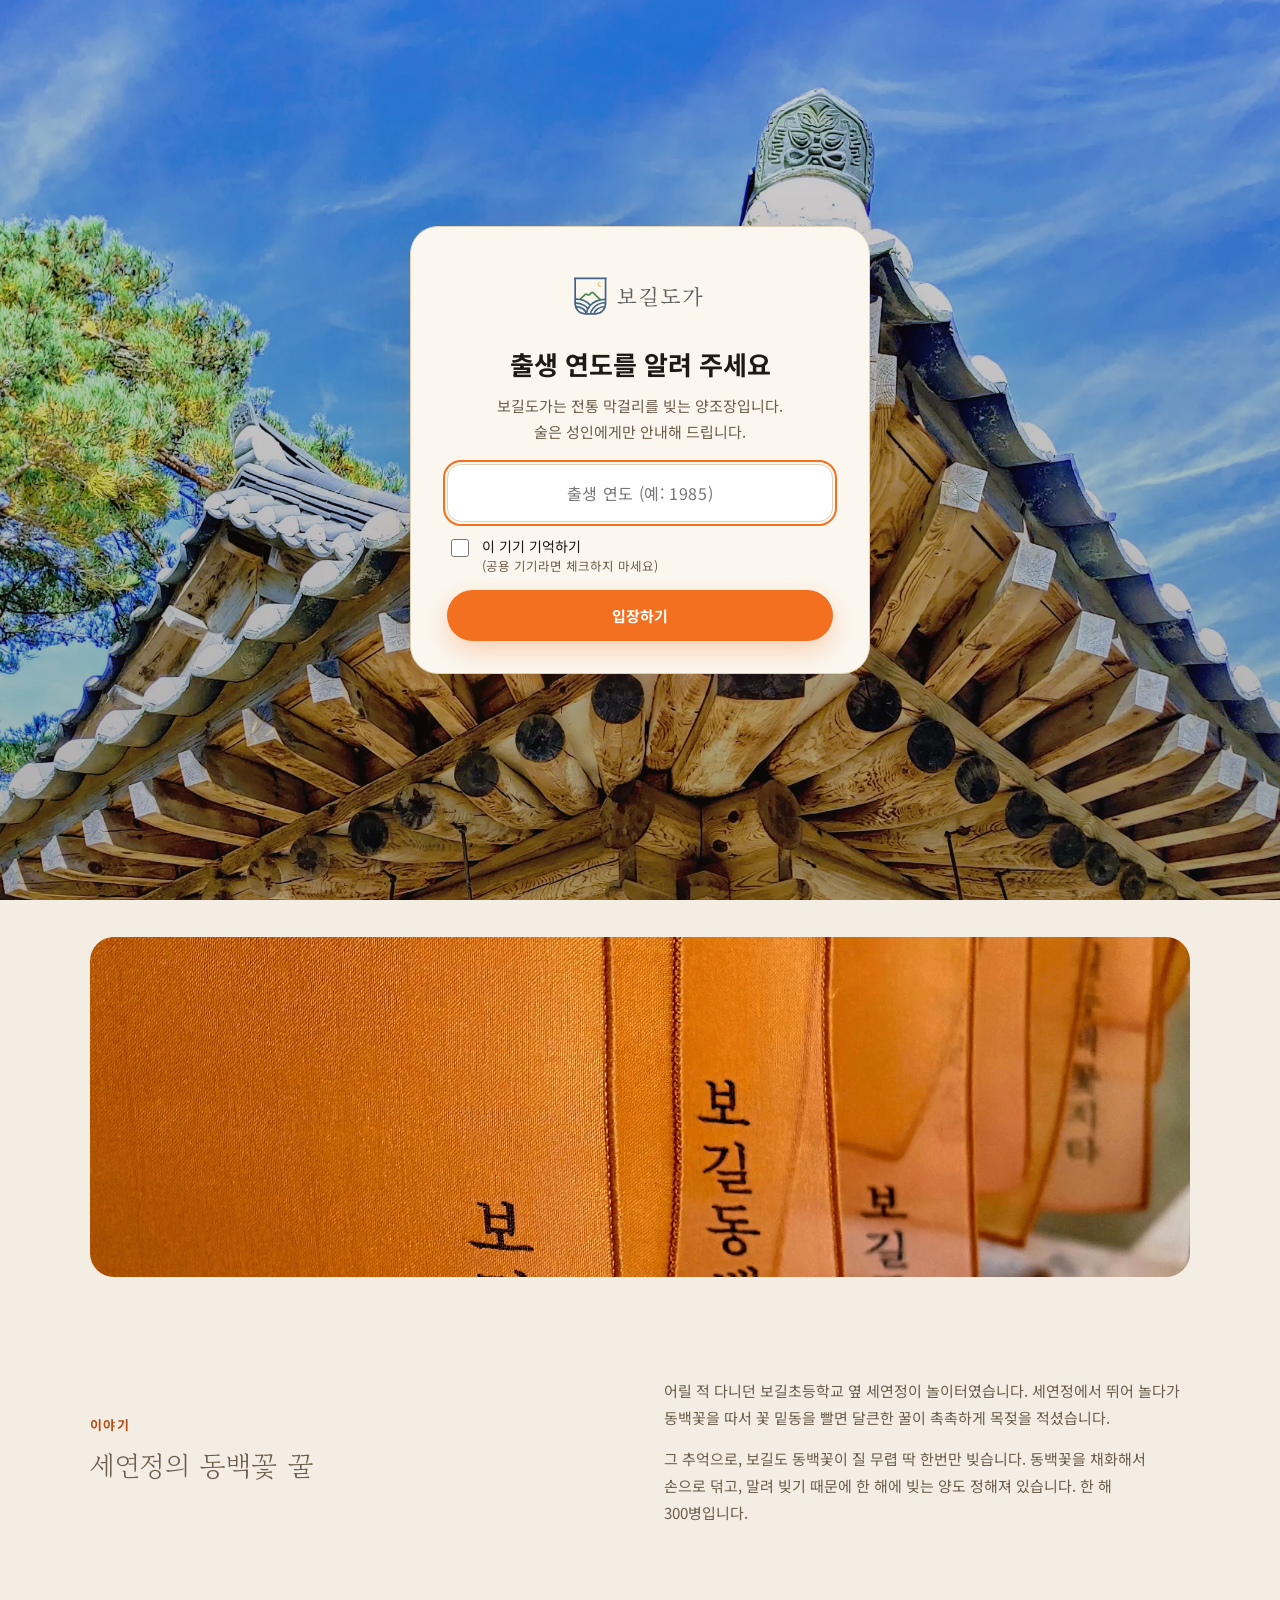
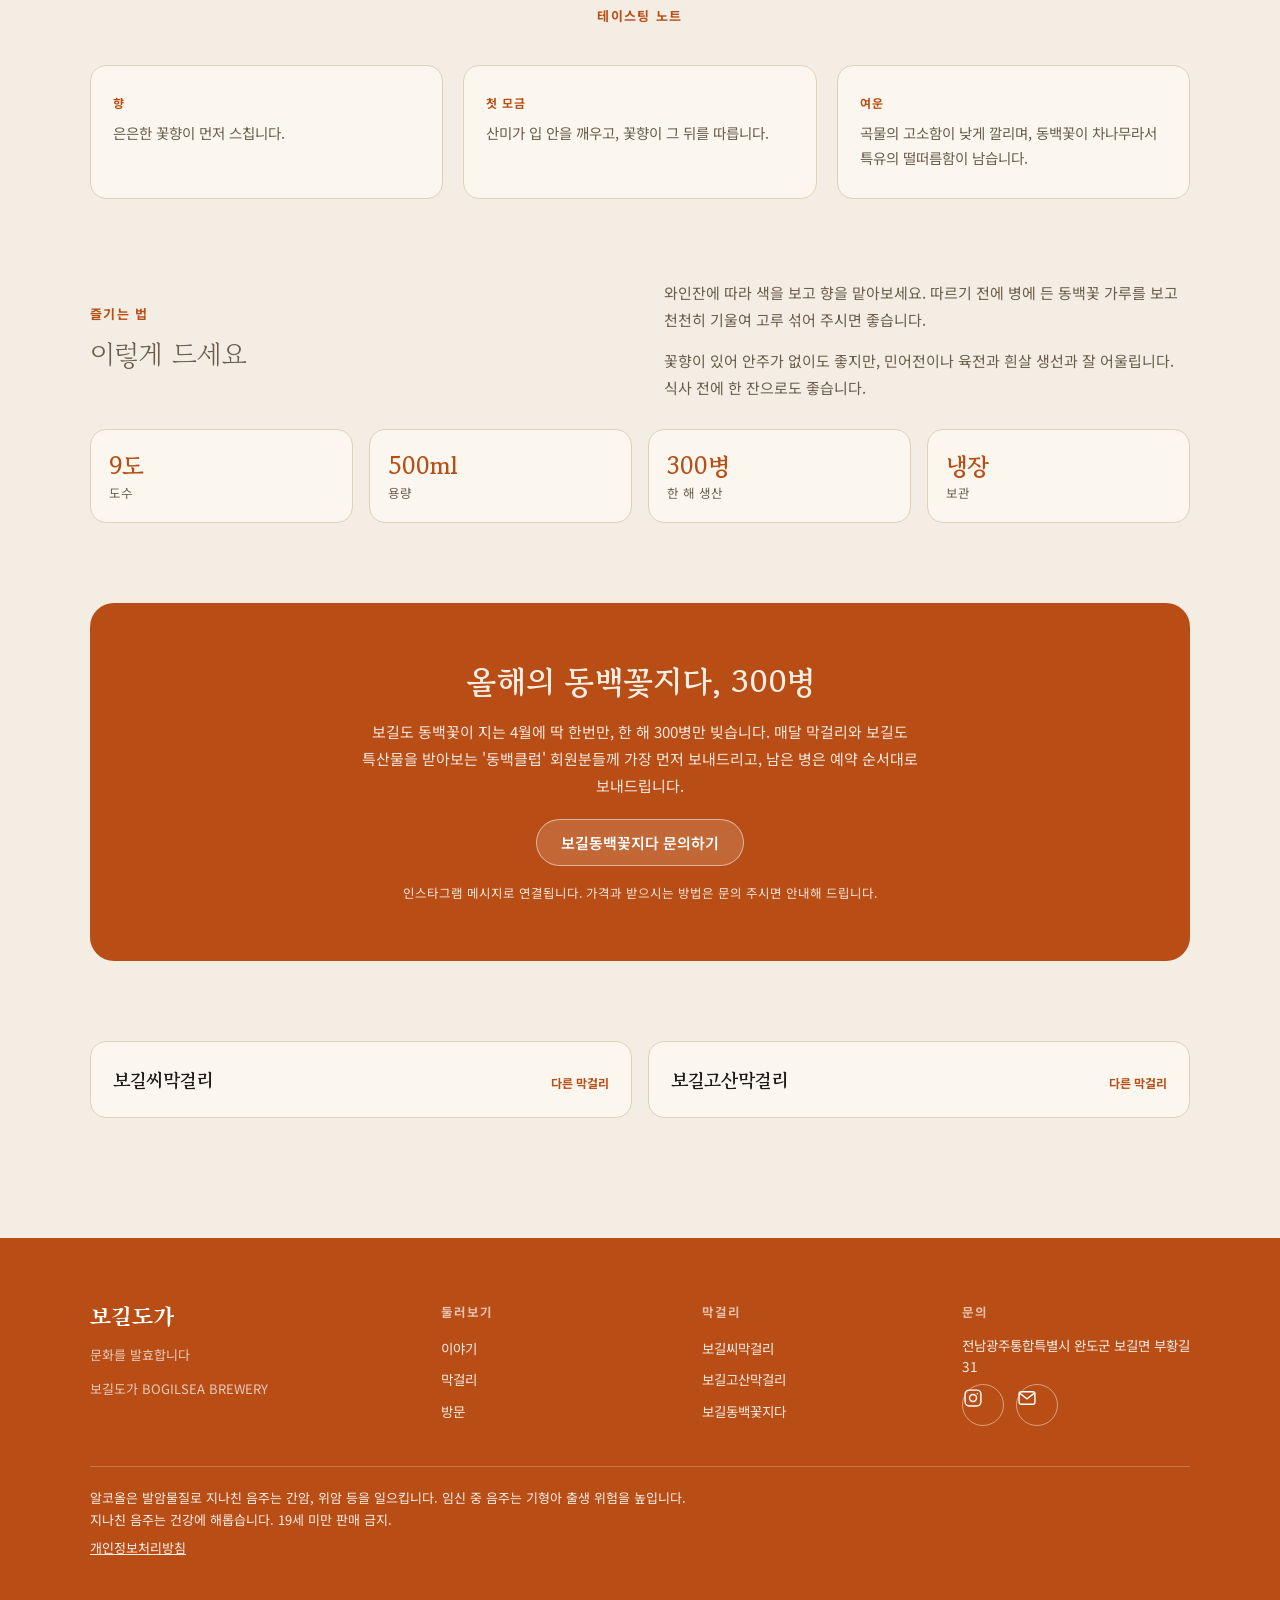
==== dongbaek/index.html @ 203f6e0e "Touch targets and age-gate focus lock - Footer links get ~28px hit area (list gap reduced to keep th" ====
<!doctype html>
<html lang="ko">
<head>
<meta charset="utf-8">
<meta name="viewport" content="width=device-width, initial-scale=1, viewport-fit=cover">
<title>보길동백꽃지다 — 꽃이 져야 술이 됩니다 | 보길도가</title>
<meta name="description" content="보길동백꽃지다는 보길도 동백꽃이 질 즈음 한 해 300병만 빚는 9도 막걸리입니다. 은은한 꽃향과 산미, 고소한 여운이 특징입니다.">
<link rel="canonical" href="https://bogilsea.com/dongbaek/">
<link rel="alternate" hreflang="ko" href="https://bogilsea.com/dongbaek/"><link rel="alternate" hreflang="en" href="https://bogilsea.com/en/dongbaek/"><link rel="alternate" hreflang="x-default" href="https://bogilsea.com/dongbaek/">
<meta name="robots" content="index,follow,max-image-preview:large">
<meta name="theme-color" content="#F3EDE3">
<link rel="alternate" type="application/rss+xml" title="보길도가" href="https://bogilsea.com/rss.xml">
<meta property="og:type" content="product"><meta property="og:site_name" content="보길도가"><meta property="og:locale" content="ko_KR">
<meta property="og:title" content="보길동백꽃지다 — 꽃이 져야 술이 됩니다 | 보길도가"><meta property="og:description" content="보길동백꽃지다는 보길도 동백꽃이 질 즈음 한 해 300병만 빚는 9도 막걸리입니다. 은은한 꽃향과 산미, 고소한 여운이 특징입니다."><meta property="og:url" content="https://bogilsea.com/dongbaek/">
<meta property="og:image" content="https://bogilsea.com/assets/og-ko.png"><meta property="og:image:width" content="1200"><meta property="og:image:height" content="630">
<meta name="twitter:card" content="summary_large_image">
<link rel="icon" href="../assets/favicon.svg" type="image/svg+xml"><link rel="apple-touch-icon" href="../assets/apple-touch-icon.png">
<link rel="preconnect" href="https://fonts.googleapis.com"><link rel="preconnect" href="https://fonts.gstatic.com" crossorigin>
<link href="https://fonts.googleapis.com/css2?family=Gowun+Batang:wght@400;700&family=Song+Myung&family=Noto+Sans+KR:wght@400;500;700;900&display=swap" rel="stylesheet">
<link rel="stylesheet" href="../assets/site.css?v=22">

<script type="application/ld+json">{"@context": "https://schema.org", "@graph": [{"@type": "BreadcrumbList", "itemListElement": [{"@type": "ListItem", "position": 1, "name": "보길도가", "item": "https://bogilsea.com/"}, {"@type": "ListItem", "position": 2, "name": "보길동백꽃지다", "item": "https://bogilsea.com/dongbaek/"}]}, {"@type": ["Brewery", "LocalBusiness"], "@id": "https://bogilsea.com/#brewery", "name": "보길도가", "alternateName": ["보길도가", "Bogilsea Brewery"], "url": "https://bogilsea.com/", "logo": "https://bogilsea.com/assets/logo-light.png", "image": "https://bogilsea.com/assets/hero-seyeonjeong.webp", "description": "보길도가는 전남 완도군 보길도, 고산 윤선도의 정원 세연정 옆에서 막걸리를 빚는 양조장입니다. 보길씨막걸리, 보길고산막걸리, 보길동백꽃지다를 만듭니다.", "slogan": "옛것을 위대하게", "foundingDate": "2023-04-01", "founder": {"@type": "Person", "name": "박영수", "alternateName": "보길씨"}, "address": {"@type": "PostalAddress", "streetAddress": "부황길 31", "addressLocality": "완도군 보길면", "addressRegion": "전남광주통합특별시", "addressCountry": "KR"}, "sameAs": ["https://www.instagram.com/bogilsea_brewery", "https://www.sooldalda.com/breweries/%EB%B3%B4%EA%B8%B8%EB%8F%84%EA%B0%80", "http://www.wandonews.com/news/articleView.html?idxno=301829"]}]}</script>
<script>(function(){var ok=0;try{ok=localStorage.getItem('bogilsea_age_ok')==='1'||sessionStorage.getItem('bogilsea_age_ok')==='1'}catch(e){}if(!ok)document.documentElement.className+=' age-pending'})();</script><!-- Google tag (gtag.js) -->
<script async src="https://www.googletagmanager.com/gtag/js?id=G-2MM0JDY4N4"></script>
<script>
  window.dataLayer = window.dataLayer || [];
  function gtag(){dataLayer.push(arguments);}
  gtag('js', new Date());
  gtag('config', 'G-2MM0JDY4N4');
</script>
</head>
<body>
<a class="skip" href="#main" style="position:absolute;left:-999px;top:8px;background:#F37021;color:#fff;padding:8px 14px;z-index:99;border-radius:8px" onfocus="this.style.left='8px'" onblur="this.style.left='-999px'">본문으로 건너뛰기</a>
<header class="nav" id="siteNav"><div class="wrap nav-inner"><a class="brand-mark" href="../" aria-label="보길도가 처음으로"><img src="../assets/logo.svg" alt="" class="brand-logo" width="84" height="34"></a><nav class="links" aria-label="Main"><a href="../#collection">막걸리</a></nav><div class="nav-right"><a class="lang" href="../en/dongbaek/" hreflang="en" lang="en">EN</a><a class="nav-cta" href="../#visit">방문 문의하기 →</a></div></div></header>
<main class="wrap" id="main">
<section class="hero-section p-hero"><div class="hero-grid"><div class="hero-copy"><ol class="crumb" aria-label="Breadcrumb"><li><a href="../">보길도가</a></li><li aria-current="page">보길동백꽃지다</li></ol><span class="hero-eyebrow">보길동백꽃지다</span><h1>꽃이 져야<br/>술이 됩니다</h1><p class="desc">보길도 동백꽃이 질 즈음,<br/>세연정 동백꽃 꿀의 추억으로 빚습니다.</p><span class="chip">9도, 500ml, 한 해 300병</span><div class="hero-actions"><a class="btn-primary" href="#order">보길동백꽃지다 문의하기</a></div></div><div class="hero-media"><div class="hero-wash"></div><div class="art-collage"><img width="1100" height="1375" src="../assets/dongbaek-bottle.webp" alt="정자 마루에 놓인 보길동백꽃지다, 동백꽃 라벨과 잔" class="collage-img" style="object-position:center 22%" fetchpriority="high"></div></div></div></section>
<div class="banner"><img width="1800" height="771" src="../assets/dongbaek-bojagi-banner.webp" alt="보길동백꽃지다 라고 적힌 주황 보자기들이 나란히 걸려 있는 모습" loading="lazy"></div>
<section id="story"><div class="philosophy"><div><span class="eyebrow-plain">이야기</span><p class="quote">세연정의 동백꽃 꿀</p></div><div><p>어릴 적 다니던 보길초등학교 옆 세연정이 놀이터였습니다. 세연정에서 뛰어 놀다가 동백꽃을 따서 꽃 밑동을 빨면 달큰한 꿀이 촉촉하게 목젖을 적셨습니다.</p><p>그 추억으로, 보길도 동백꽃이 질 무렵 딱 한번만 빚습니다. 동백꽃을 채화해서 손으로 덖고, 말려 빚기 때문에 한 해에 빚는 양도 정해져 있습니다. 한 해 300병입니다.</p></div></div></section>
<section style="padding-top:0"><div class="section-head"><span class="eyebrow-plain">테이스팅 노트</span></div><div class="terroir"><div class="terroir-card left"><span class="k">향</span><p style="font-size:14.5px">은은한 꽃향이 먼저 스칩니다.</p></div><div class="terroir-card left"><span class="k">첫 모금</span><p style="font-size:14.5px">산미가 입 안을 깨우고, 꽃향이 그 뒤를 따릅니다.</p></div><div class="terroir-card left"><span class="k">여운</span><p style="font-size:14.5px">곡물의 고소함이 낮게 깔리며, 동백꽃이 차나무라서 특유의 떨떠름함이 남습니다.</p></div></div></section>
<section style="padding-top:0"><div class="philosophy"><div><span class="eyebrow-plain">즐기는 법</span><p class="quote">이렇게 드세요</p></div><div><p>와인잔에 따라 색을 보고 향을 맡아보세요. 따르기 전에 병에 든 동백꽃 가루를 보고 천천히 기울여 고루 섞어 주시면 좋습니다.</p><p>꽃향이 있어 안주가 없이도 좋지만, 민어전이나 육전과 흰살 생선과 잘 어울립니다. 식사 전에 한 잔으로도 좋습니다.</p></div></div><ul class="facts"><li><b>9도</b>도수</li><li><b>500ml</b>용량</li><li><b>300병</b>한 해 생산</li><li><b>냉장</b>보관</li></ul></section>
<section id="order" style="padding-top:0"><div class="story-band order-band"><div><h2>올해의 동백꽃지다, 300병</h2><p>보길도 동백꽃이 지는 4월에 딱 한번만, 한 해 300병만 빚습니다. 매달 막걸리와 보길도 특산물을 받아보는 '동백클럽' 회원분들께 가장 먼저 보내드리고, 남은 병은 예약 순서대로 보내드립니다.</p><a class="btn-ghost" href="https://ig.me/m/bogilsea_brewery">보길동백꽃지다 문의하기</a><p class="fine">인스타그램 메시지로 연결됩니다. 가격과 받으시는 방법은 문의 주시면 안내해 드립니다.</p></div></div></section>
<section style="padding-top:0"><div class="others"><a href="../ssi/">보길씨막걸리<small>다른 막걸리</small></a><a href="../gosan/">보길고산막걸리<small>다른 막걸리</small></a></div></section>
</main>
<footer><div class="wrap"><div class="footer-grid"><div><div class="footer-brand" translate="no">보길도가</div><p class="footer-tag">문화를 발효합니다</p><p class="footer-tag" style="margin-top:6px">보길도가 BOGILSEA BREWERY</p></div><div><h3>둘러보기</h3><ul><li><a href="../#story">이야기</a></li><li><a href="../#collection">막걸리</a></li><li><a href="../#visit">방문</a></li></ul></div><div><h3>막걸리</h3><ul><li><a href="../ssi/">보길씨막걸리</a></li><li><a href="../gosan/">보길고산막걸리</a></li><li><a href="../dongbaek/">보길동백꽃지다</a></li></ul></div><div><h3>문의</h3><ul><li>전남광주통합특별시 완도군 보길면 부황길 31</li><li class="footer-icons"><a class="icon-link" href="https://www.instagram.com/bogilsea_brewery" aria-label="Instagram" target="_blank" rel="noopener"><svg width="20" height="20" viewBox="0 0 24 24" fill="none" stroke="currentColor" stroke-width="1.7" aria-hidden="true"><rect x="2.5" y="2.5" width="19" height="19" rx="5"/><circle cx="12" cy="12" r="4.2"/><circle cx="17.2" cy="6.8" r="0.9" fill="currentColor" stroke="none"/></svg></a><a class="icon-link" href="mailto:bogilsea@bogilsea.com" aria-label="이메일 보내기"><svg width="20" height="20" viewBox="0 0 24 24" fill="none" stroke="currentColor" stroke-width="1.7" aria-hidden="true"><rect x="2.5" y="4.5" width="19" height="15" rx="2.5"/><path d="M3.5 6.5l8.5 6.5 8.5-6.5"/></svg></a></li></ul></div></div><div class="footer-bottom">알코올은 발암물질로 지나친 음주는 간암, 위암 등을 일으킵니다. 임신 중 음주는 기형아 출생 위험을 높입니다.<br>지나친 음주는 건강에 해롭습니다. 19세 미만 판매 금지.<br><a href="../privacy/">개인정보처리방침</a></div></div></footer>
<script>(function(){var n=document.getElementById("siteNav");if(!n)return;var f=function(){n.classList.toggle("scrolled",window.scrollY>8)};f();window.addEventListener("scroll",f,{passive:true})})();</script>
<div id="agegate" role="dialog" aria-modal="true" aria-labelledby="ag-h" data-bad="출생 연도 4자리를 입력해 주세요." data-deny="19세 미만은 입장할 수 없습니다. 성인이 되신 뒤에 찾아와 주세요."><div class="ag-card"><img width="966" height="391" class="ag-logo" src="../assets/logo.svg" alt=""><h2 id="ag-h">출생 연도를 알려 주세요</h2><p>보길도가는 전통 막걸리를 빚는 양조장입니다.<br>술은 성인에게만 안내해 드립니다.</p><form novalidate><input type="text" name="birth_year" spellcheck="false" inputmode="numeric" maxlength="4" autocomplete="bday-year" placeholder="출생 연도 (예: 1985)" aria-label="출생 연도"><label class="ag-rem"><input type="checkbox"><span>이 기기 기억하기 <em>(공용 기기라면 체크하지 마세요)</em></span></label><p class="ag-msg" role="alert" hidden></p><button type="submit" class="btn-primary ag-yes">입장하기</button></form></div></div><script>(function(){var g=document.getElementById('agegate');if(!g)return;var f=g.querySelector('form'),i=g.querySelector('input[type=text]'),c=g.querySelector('input[type=checkbox]'),m=g.querySelector('.ag-msg');function lock(on){Array.prototype.forEach.call(document.body.children,function(n){if(n!==g&&n.tagName!=='SCRIPT'&&n.tagName!=='NOSCRIPT')n.inert=on})}f.addEventListener('submit',function(e){e.preventDefault();var v=i.value.replace(/\D/g,''),Y=new Date().getFullYear(),y=parseInt(v,10);g.classList.remove('denied');if(v.length!==4||y<1900||y>Y){m.textContent=g.getAttribute('data-bad');m.hidden=false;i.focus();return}if(Y-y<19){m.textContent=g.getAttribute('data-deny');m.hidden=false;return}try{(c.checked?localStorage:sessionStorage).setItem('bogilsea_age_ok','1')}catch(x){}document.documentElement.classList.remove('age-pending');lock(false)});if(document.documentElement.classList.contains('age-pending')){lock(true);i.focus()}})();</script></body></html>
---- assets/site.css ----
:root{
    --paper:#F3EDE3;
    --paper-lift:#FBF7EF;
    --ink:#1E1914;
    --ink-soft:#6B5D4B;
    --hairline:#DFD2B9;
    --orange:#F37021;
    --orange-deep:#B84E15;
    --orange-wash:#FBE1C7;
    --font-display:'Gowun Batang', ui-serif, 'Noto Serif KR', serif;
    --font-brush:'Song Myung', ui-serif, serif;
    --font-body:'Noto Sans KR', ui-sans-serif, system-ui, sans-serif;
    color-scheme: light;
  }
  *{box-sizing:border-box;}
  html{scroll-behavior:smooth;scroll-padding-top:84px;-webkit-text-size-adjust:100%}
  body{word-break:keep-all;overflow-wrap:break-word;margin:0; background:var(--paper); color:var(--ink); font-family:var(--font-body); -webkit-font-smoothing:antialiased;}
  img{max-width:100%;}
  a{color:inherit;}
  ::selection{background:var(--orange-wash); color:var(--ink);}
  .wrap{max-width:1140px; margin:0 auto; padding-inline:20px;}
  a:focus-visible, button:focus-visible, input:focus-visible{outline:2px solid #B84E15; outline-offset:2px;}
  footer a:focus-visible{outline-color:#fff}
  section[id], [id="main"]{scroll-margin-top:84px}

  /* Nav */
  header.nav{position:sticky; top:env(safe-area-inset-top,0px); z-index:40; background:rgba(243,237,227,0.8); backdrop-filter:blur(12px); -webkit-backdrop-filter:blur(12px); border-bottom:1px solid transparent; transition:border-color .2s ease;}
  header.nav.scrolled{border-bottom-color:var(--hairline);}
  .nav-inner{display:flex; align-items:center; justify-content:space-between; gap:24px; height:64px;}
  .brand-mark{display:flex; align-items:center; gap:8px; text-decoration:none; color:var(--ink);}
  .brand-logo{height:34px; width:auto; display:block;}
  nav.links{display:flex; align-items:center; gap:30px; font-size:14px; font-weight:500;}
  nav.links a{text-decoration:none; opacity:.82;}
  nav.links a:hover{opacity:1; color:var(--orange-deep);}
  .nav-right{display:flex; align-items:center; gap:18px;}
  .lang{font-size:12.5px; font-weight:700; letter-spacing:.06em; opacity:.75; text-decoration:none; padding:10px 6px; display:inline-block;}
  .nav-cta{display:inline-flex; align-items:center; gap:6px; background:var(--orange); color:#fff; font-weight:700; font-size:13px; padding:9px 18px; border-radius:999px; text-decoration:none; white-space:nowrap; transition:background-color .14s ease, transform .45s cubic-bezier(0.34,1.56,0.64,1);}
  .nav-cta:hover{background:var(--orange-deep); color:#fff; transform:translateY(-2px);}
  .nav-cta:active{transition:transform .08s ease-out; transform:scale(0.9);}
  @media (max-width:760px){ nav.links{display:none;} }

  /* Hero — editorial collage (21st.dev Editorial Collage Hero 구조 적용) */
  .hero-section{padding-top:28px; padding-bottom:0;}
  .hero-grid{display:grid; grid-template-columns:1fr 1fr; gap:56px; align-items:center;}
  @media (max-width:900px){ .hero-grid{grid-template-columns:1fr; gap:64px;} }
  .hero-copy{display:flex; flex-direction:column; align-items:flex-start; gap:16px;}
  .hero-eyebrow{font-family:var(--font-brush); font-size:15px; letter-spacing:.1em; color:var(--orange-deep);}
  .hero-copy h1{font-family:var(--font-display); font-weight:700; font-size:clamp(34px,5vw,56px); line-height:1.2; letter-spacing:-.01em; margin:0; text-wrap:balance; color:var(--ink);}
  .hero-copy .desc{font-size:16.5px; line-height:1.7; color:var(--ink-soft); max-width:400px; margin:2px 0 0;}
  .hero-actions{display:flex; align-items:center; gap:22px; flex-wrap:wrap; margin-top:6px;}
  .btn-primary{background:var(--orange); color:#fff; font-weight:700; font-size:15px; padding:13px 26px; border-radius:999px; text-decoration:none; border:none; cursor:pointer; box-shadow:0 10px 26px rgba(243,112,33,0.28); display:inline-block; transition:transform .45s cubic-bezier(0.34,1.56,0.64,1), box-shadow .2s ease, background-color .14s ease; -webkit-tap-highlight-color:transparent;}
  .btn-primary:hover{background:var(--orange-deep); color:#fff; box-shadow:0 14px 32px rgba(243,112,33,0.34); transform:translateY(-2px);}
  .btn-primary:active{transition:transform .08s ease-out; transform:scale(0.88);}
  .link-cta{font-weight:700; font-size:15px; color:var(--orange-deep); text-decoration:none; display:inline-flex; align-items:center; gap:6px; border-bottom:1px solid transparent; transition:border-color .14s ease, gap .35s cubic-bezier(0.34,1.56,0.64,1);}
  .link-cta:hover{border-bottom-color:var(--orange-deep); gap:9px;}
  .btn-ghost{background:rgba(255,255,255,0.14); border:1px solid rgba(255,255,255,0.6); color:#fff; font-weight:600; font-size:15px; padding:12px 24px; border-radius:999px; text-decoration:none; backdrop-filter:blur(4px); display:inline-block; transition:background-color .14s ease, transform .45s cubic-bezier(0.34,1.56,0.64,1);}
  .btn-ghost:hover{background:rgba(255,255,255,0.24); transform:translateY(-2px);}
  .btn-ghost:active{transition:transform .08s ease-out; transform:scale(0.88);}

  .hero-media{position:relative; padding:26px 30px 46px 6px;}
  .hero-wash{position:absolute; inset:-6% -6% 8% -6%; border-radius:40px; background:radial-gradient(circle at 62% 28%, rgba(243,112,33,0.22), rgba(243,112,33,0) 62%); filter:blur(34px); z-index:0;}
  .art-collage{position:relative; z-index:1; aspect-ratio:4/5; border-radius:28px; overflow:hidden; box-shadow:0 30px 70px rgba(30,20,10,0.20);}
  .art-collage svg, .art-collage img.collage-img{width:100%; height:100%; display:block; object-fit:cover;}
  .art-collage-secondary{position:absolute; z-index:2; width:46%; aspect-ratio:1/1; left:-6px; bottom:0; border-radius:20px; overflow:hidden; border:5px solid var(--paper); box-shadow:0 20px 40px rgba(30,20,10,0.22);}
  .art-collage-secondary svg, .art-collage-secondary img.collage-img{width:100%; height:100%; display:block; object-fit:cover; object-position:center 30%;}
  .hero-badge{position:absolute; z-index:3; top:18px; right:0; background:rgba(251,247,239,0.92); border:1px solid var(--hairline); border-radius:16px; padding:14px 16px; backdrop-filter:blur(8px); -webkit-backdrop-filter:blur(8px); box-shadow:0 14px 30px rgba(30,20,10,0.15); max-width:168px;}
  .hero-badge .label{font-size:10.5px; font-weight:700; letter-spacing:.08em; color:var(--orange-deep); text-transform:uppercase; margin-bottom:4px;}
  .hero-badge .title{font-family:var(--font-display); font-size:15px; font-weight:700; margin-bottom:2px;}
  .hero-badge .meta{font-size:11.5px; color:var(--ink-soft); line-height:1.5;}
  @media (max-width:640px){ .hero-badge{display:none;} .hero-media{padding:16px 12px 40px 0;} .art-collage-secondary{left:0; width:42%;} }

  section{padding-block:80px;}
  .section-head{max-width:640px; margin:0 auto 40px; text-align:center;}
  .eyebrow-plain{font-size:13px; font-weight:700; color:var(--orange-deep); letter-spacing:.1em; text-transform:uppercase; margin-bottom:10px; display:block;}
  .section-head h2{font-family:var(--font-display); font-size:clamp(26px,3.6vw,36px); font-weight:700; line-height:1.35; margin:0 0 14px; text-wrap:balance;}
  .section-head p{color:var(--ink-soft); font-size:15.5px; line-height:1.75; margin:0;}

  /* Philosophy */
  .philosophy{display:grid; grid-template-columns:1fr 1fr; gap:48px; align-items:center;}
  @media (max-width:820px){ .philosophy{grid-template-columns:1fr;} }
  .philosophy .quote{font-family:var(--font-display); font-size:clamp(22px,3vw,28px); line-height:1.55; margin:0 0 18px; text-wrap:balance;}
  .philosophy p{color:var(--ink-soft); font-size:15px; line-height:1.8; margin:0;}
  .philosophy .art{border-radius:20px; overflow:hidden;}
  .philosophy .art svg{width:100%; height:100%; display:block;}

  /* Terroir - 3 up */
  .terroir{display:grid; grid-template-columns:repeat(3,1fr); gap:20px;}
  @media (max-width:820px){ .terroir{grid-template-columns:1fr;} }
  .terroir-card{background:var(--paper-lift); border:1px solid var(--hairline); border-radius:16px; padding:28px 22px; text-align:center; transition:transform .4s cubic-bezier(0.34,1.56,0.64,1), box-shadow .3s ease;}
  .terroir-card:hover{transform:translateY(-6px); box-shadow:0 16px 30px rgba(30,20,10,0.10);}
  .terroir-card .mark{width:44px; height:44px; margin:0 auto 16px; border-radius:12px; background:var(--orange-wash); display:flex; align-items:center; justify-content:center;}
  .terroir-card .mark svg{width:22px; height:22px;}
  .terroir-card h3{font-family:var(--font-display); font-size:18px; font-weight:700; margin:0 0 8px;}
  .terroir-card p{font-size:13.5px; color:var(--ink-soft); line-height:1.7; margin:0;}

  /* History band (tonal, no black) */
  .story-band{background:var(--orange-deep); color:var(--paper); border-radius:24px; padding:56px 32px; display:grid; grid-template-columns:1fr 1fr; gap:40px; align-items:center;}
  @media (max-width:820px){ .story-band{grid-template-columns:1fr; padding:40px 24px;} }
  .story-band .art{border-radius:16px; overflow:hidden; aspect-ratio:4/3;}
  .story-band .art svg, .story-band .art img.collage-img{width:100%; height:100%; display:block; object-fit:cover;}
  .story-band .eyebrow-plain{color:rgba(255,255,255,0.8);}
  .story-band h2{font-family:var(--font-display); font-size:clamp(24px,3.2vw,32px); line-height:1.4; margin:0 0 14px; text-wrap:balance;}
  .story-band p{font-size:15px; line-height:1.8; color:rgba(255,255,255,0.86); margin:0 0 20px;}
  .story-band .btn-ghost{border-color:rgba(255,255,255,0.5);}

  /* Products */
  .products{display:grid; grid-template-columns:repeat(3,1fr); gap:20px;}
  @media (max-width:900px){ .products{grid-template-columns:1fr;} }
  .product-card{background:var(--paper-lift); border:1px solid var(--hairline); border-radius:16px; padding:20px; display:flex; flex-direction:column; gap:14px; transition:transform .4s cubic-bezier(0.34,1.56,0.64,1), box-shadow .3s ease, border-color .3s ease;}
  .product-card:hover{transform:translateY(-7px); box-shadow:0 20px 36px rgba(30,20,10,0.12); border-color:transparent;}
  .product-thumb{aspect-ratio:4/3; border-radius:12px; overflow:hidden;}
  .product-thumb svg, .product-thumb img.product-img{width:100%; height:100%; display:block; object-fit:cover; object-position:center 22%;}
  .product-thumb img.product-img-gosan{object-position:center 46%;}
  .product-card .tag{align-self:flex-start; font-size:11px; font-weight:700; letter-spacing:.06em; background:var(--orange-wash); color:var(--orange-deep); padding:4px 10px; border-radius:999px;}
  .product-card h3{font-family:var(--font-display); font-size:19px; font-weight:700; margin:0;}
  .product-card .spec{font-size:12px; color:var(--ink-soft); font-weight:600; font-variant-numeric:tabular-nums;}
  .product-card p{font-size:13.5px; color:var(--ink-soft); line-height:1.65; margin:0;}
  .product-foot{display:flex; align-items:center; justify-content:space-between; margin-top:auto; padding-top:12px; border-top:1px solid var(--hairline);}
  .link-arrow{font-size:13px; font-weight:700; color:var(--orange-deep); text-decoration:none; display:inline-flex; align-items:center; gap:4px;}

  /* Club CTA */

  /* HeroUI 참조: bordered input, floating focus ring */
  .subscribe-form{display:flex; flex-direction:column; align-items:center; gap:14px; margin-top:8px;}
  .field{display:flex; flex-direction:column; gap:6px; text-align:left; width:100%; max-width:400px;}
  .field label{font-size:11.5px; font-weight:700; letter-spacing:.06em; color:var(--ink-soft); text-transform:uppercase; padding-left:2px;}
  .subscribe-row{display:flex; gap:10px; width:100%;}
  .subscribe-row input{flex:1; min-width:0; font-family:var(--font-body); font-size:15px; padding:13px 16px; border-radius:14px; border:1.5px solid var(--hairline); background:var(--paper); color:var(--ink); transition:border-color .14s ease, box-shadow .14s ease;}
  .subscribe-row input::placeholder{color:var(--ink-soft); opacity:.65;}
  .subscribe-row input:focus{border-color:var(--orange); box-shadow:0 0 0 4px rgba(243,112,33,0.16);}
  .subscribe-row input:invalid:not(:placeholder-shown){border-color:#C0442A;}
  .subscribe-row .btn-primary{padding:13px 22px; white-space:nowrap; flex:none;}
  @media (max-width:480px){ .subscribe-row{flex-direction:column;} .subscribe-row .btn-primary{width:100%;} }
  .form-note{font-size:12px; color:var(--ink-soft); margin:0;}
  .form-success{display:inline-flex; align-items:center; gap:8px; background:var(--orange-wash); color:var(--orange-deep); font-weight:700; font-size:14px; padding:12px 20px; border-radius:14px; opacity:0; transform:translateY(14px) scale(0.96); pointer-events:none; transition:transform .55s cubic-bezier(0.18,1.25,0.4,1), opacity .3s ease;}
  .form-success.show{opacity:1; transform:translateY(0) scale(1); pointer-events:auto;}
  .subscribe-form.submitted .subscribe-row, .subscribe-form.submitted .form-note{display:none;}

  .cta-split{display:grid; grid-template-columns:0.85fr 1.15fr; gap:0; align-items:stretch; background:var(--paper-lift); border:1px solid var(--hairline); border-radius:24px; overflow:hidden;}
  @media (max-width:820px){ .cta-split{grid-template-columns:1fr;} }
  .cta-media{min-height:260px;}
  .cta-media-img{width:100%; height:100%; display:block; object-fit:cover; object-position:center 30%;}
  .cta-copy{padding:40px 36px; text-align:left;}
  @media (max-width:640px){ .cta-copy{padding:32px 24px;} }
  .cta-copy h2{font-family:var(--font-display); font-size:clamp(24px,3.4vw,32px); margin:0 0 12px; text-wrap:balance;}
  .cta-copy p{color:var(--ink-soft); margin:0 0 24px; font-size:15px; max-width:440px;}
  .cta-copy .subscribe-form{align-items:flex-start;}
  .cta-copy .field{max-width:440px;}

  /* Visit */
  .visit{display:grid; grid-template-columns:1.1fr 0.9fr; gap:32px;}
  @media (max-width:820px){ .visit{grid-template-columns:1fr;} }
  .visit .map-art{border-radius:20px; overflow:hidden; border:1px solid var(--hairline);}
  .visit .map-art svg{width:100%; height:100%; display:block;}
  .visit-info{background:var(--paper-lift); border:1px solid var(--hairline); border-radius:20px; padding:28px;}
  .visit-info h3{font-family:var(--font-display); font-size:20px; margin:0 0 18px;}
  .visit-row{display:flex; gap:14px; padding:12px 0; border-top:1px solid var(--hairline);}
  .visit-row:first-of-type{border-top:none;}
  .visit-row .k{font-size:12px; font-weight:700; letter-spacing:.06em; color:var(--orange-deep); width:70px; flex:none; text-transform:uppercase; padding-top:2px;}
  .visit-row .v{font-size:14px; line-height:1.6; color:var(--ink);}

  footer{background:var(--orange-deep); color:rgba(255,255,255,0.9); padding:64px 0 calc(40px + env(safe-area-inset-bottom,0px)); margin-top:40px;}
  .footer-grid{display:grid; grid-template-columns:1.4fr repeat(3,1fr); gap:32px;}
  @media (max-width:760px){ .footer-grid{grid-template-columns:repeat(2,1fr);} }
  .footer-grid h3{font-size:12.5px; letter-spacing:.08em; text-transform:uppercase; color:rgba(255,255,255,0.65); margin:0 0 14px;}
  .footer-grid ul{list-style:none; margin:0; padding:0; display:flex; flex-direction:column; gap:4px;}
  .footer-grid a{font-size:13.5px; text-decoration:none; color:rgba(255,255,255,0.88); display:inline-block; padding:3px 0;}
  .footer-brand{font-family:var(--font-brush); font-size:24px; color:#fff; margin-bottom:10px;}
  .footer-tag{font-size:13px; color:rgba(255,255,255,0.7); line-height:1.6; max-width:260px;}
  .footer-bottom{margin-top:40px; padding-top:20px; border-top:1px solid rgba(255,255,255,0.22); font-size:11.5px; color:rgba(255,255,255,0.6); line-height:1.7;}
  /* ---- v12 additions (기존 사이트 구조 반영) ---- */
  .brand-logo{height:34px;width:auto}
  .hero-sub{font-family:var(--font-display);font-weight:700;font-size:clamp(17px,2vw,20px);color:var(--orange-deep);margin:0}
  .hero-copy .desc{max-width:420px}
  .hero-badge .title{margin-bottom:0}
  .press{border-top:1px solid var(--hairline);border-bottom:1px solid var(--hairline);margin-top:56px;padding:18px 12px;text-align:center;font-size:14px;color:var(--ink-soft);line-height:1.9}
  .press b{color:var(--ink);font-weight:500;white-space:nowrap}
  .press .dot{margin:0 10px;color:var(--hairline)}
  .story-band blockquote{margin:0 0 22px;padding:0 0 0 18px;border-left:2px solid var(--orange);font-family:var(--font-display);font-size:16px;line-height:1.8;color:#fff}
  .story-band blockquote small{display:block;margin-top:8px;font-family:var(--font-body);font-size:12px;color:rgba(255,255,255,.8)}
  .btn-ghost{border-color:rgba(255,255,255,.65)}
  .cta-copy .btn-primary{margin-top:2px}
  .visit-row .v a{display:inline-flex;align-items:center;gap:6px;text-decoration:none;border-bottom:0}
  .visit-info .btn-primary{margin-top:14px}
  .visit-row .k{width:64px}
  .faq{max-width:780px;margin:0 auto}
  .faq details{background:var(--paper-lift);border:1px solid var(--hairline);border-radius:14px;margin-bottom:10px;padding:0 20px}
  .faq summary{cursor:pointer;list-style:none;padding:18px 32px 18px 0;position:relative;font-weight:500;font-size:15.5px}
  .faq summary::-webkit-details-marker{display:none}
  .faq summary::after{content:"+";position:absolute;right:2px;top:50%;transform:translateY(-52%);font-size:22px;color:var(--orange-deep);font-weight:400}
  .faq details[open] summary::after{content:"\2212"}
  .faq details p{margin:0 0 18px;color:var(--ink-soft);font-size:14.5px;line-height:1.8}
  footer .footer-bottom{max-width:none}
  /* product pages */
  .crumb{list-style:none;margin:0 0 6px;padding:0;display:flex;gap:8px;font-size:12.5px;color:var(--ink-soft)}
  .crumb li+li::before{content:"/";margin-right:8px;color:var(--hairline)}
  .crumb a{text-decoration:none}.crumb a:hover{color:var(--orange-deep)}
  .chip{align-self:flex-start;font-size:12px;font-weight:700;letter-spacing:.04em;background:var(--orange-wash);color:var(--orange-deep);padding:4px 12px;border-radius:999px}
  .p-hero .art-collage{aspect-ratio:4/5}
  .banner{border-radius:24px;overflow:hidden;margin:0 0 20px}
  .banner img{width:100%;height:clamp(180px,30vw,340px);object-fit:cover;display:block}
  .philosophy p+p{margin-top:14px}
  .philosophy .quote{margin-bottom:0}
  .philosophy p.verse{font-family:var(--font-display);font-size:18px;line-height:1.7;color:var(--ink);border-left:2px solid var(--orange);padding-left:16px;margin:20px 0}
  .philosophy p.verse small{display:block;margin-top:6px;font-family:var(--font-body);font-size:12px;color:var(--ink-soft)}
  .terroir-card.left{text-align:left}
  .terroir-card .k{display:block;font-size:12px;font-weight:700;letter-spacing:.08em;color:var(--orange-deep);text-transform:uppercase;margin-bottom:10px}
  .facts{display:grid;grid-template-columns:repeat(4,1fr);gap:16px;margin:28px 0 0;padding:0;list-style:none}
  .facts li{background:var(--paper-lift);border:1px solid var(--hairline);border-radius:16px;padding:20px 18px;font-size:12.5px;color:var(--ink-soft)}
  .facts b{display:block;font-family:var(--font-display);font-size:24px;color:var(--orange-deep);margin-bottom:2px;line-height:1.3}
  @media (max-width:820px){.facts{grid-template-columns:1fr 1fr}}
  .order-band{grid-template-columns:1fr;text-align:center;justify-items:center}
  .order-band p{max-width:560px}
  .order-band .fine{font-size:12.5px;margin:16px 0 0;color:rgba(255,255,255,.85)}
  .others{display:grid;grid-template-columns:1fr 1fr;gap:16px}
  @media (max-width:640px){.others{grid-template-columns:1fr}}
  .others a{display:flex;justify-content:space-between;align-items:baseline;gap:14px;background:var(--paper-lift);border:1px solid var(--hairline);border-radius:16px;padding:24px 22px;text-decoration:none;font-family:var(--font-display);font-weight:700;font-size:19px;transition:transform .4s cubic-bezier(0.34,1.56,0.64,1),box-shadow .3s ease}
  .others a:hover{transform:translateY(-5px);box-shadow:0 16px 30px rgba(30,20,10,.1)}
  .others small{font-family:var(--font-body);font-size:12px;font-weight:700;color:var(--orange-deep)}
  @media (max-width:760px){.nav-inner{gap:12px}.brand-logo{height:30px}}
  @media (max-width:480px){.nav-cta{padding:8px 14px;font-size:12.5px}.lang{padding:10px 2px}}
  @media (prefers-reduced-motion:reduce){html{scroll-behavior:auto}.product-card,.terroir-card,.btn-primary,.nav-cta,.others a{transition:none}}

  .story-band .art{position:relative}
  .story-band .art .cap{position:absolute;left:12px;bottom:12px;background:rgba(251,247,239,.92);color:var(--ink);padding:3px 12px;border-radius:999px;font-size:12px;font-weight:500}
  .footer-grid li{font-size:13.5px;line-height:1.6;color:rgba(255,255,255,.88)}
  /* 히어로 병 사진: 작은 세연정 사진이 병을 가리지 않도록 */
  .hero-media .art-collage-secondary{width:37%}
  @media (max-width:640px){.hero-media .art-collage-secondary{width:34%}}
  .philosophy .art img{width:100%;height:auto;display:block;object-fit:cover;aspect-ratio:686/596}
  /* 방문: 지도 링크 카드 */
  .map-card{position:relative;overflow:hidden;background:var(--orange-wash);border:1px solid var(--hairline);border-radius:20px;min-height:340px;display:flex;flex-direction:column;justify-content:flex-end;padding:32px}
  .map-card .contours{position:absolute;inset:0;width:100%;height:100%}
  .map-card .pin{position:absolute;top:32px;left:32px;width:56px;height:56px;border-radius:50%;background:var(--orange);display:flex;align-items:center;justify-content:center;box-shadow:0 12px 26px rgba(243,112,33,.35)}
  .map-body{position:relative;display:flex;flex-direction:column;align-items:flex-start;gap:6px}
  .map-body .k{font-size:12px;font-weight:700;letter-spacing:.08em;color:var(--orange-deep);text-transform:uppercase}
  .map-body .addr{margin:0;font-family:var(--font-display);font-weight:700;font-size:clamp(20px,2.4vw,26px);line-height:1.4;text-wrap:balance}
  .map-body .near{margin:0;font-size:14px;color:var(--ink-soft)}
  .map-body .btn-primary{margin-top:14px}
  @media (max-width:820px){.map-card{min-height:280px;padding:24px}.map-card .pin{top:24px;left:24px}}
  .visit-row .k{width:84px;white-space:nowrap}
  .nav-inner{height:76px}
  .brand-logo{height:54px}
  @media (max-width:760px){.nav-inner{height:66px}.brand-logo{height:42px}}
  /* age gate */
  #agegate{display:none;position:fixed;inset:0;z-index:200;align-items:center;justify-content:center;padding:24px;background:var(--paper,#F3EDE3)}
  html.age-pending #agegate{display:flex}
  html.age-pending{overflow:hidden}
  #agegate .ag-card{max-width:440px;width:100%;text-align:center;background:#FBF7EF;border:1px solid var(--hairline);border-radius:28px;padding:40px 32px 32px;box-shadow:0 24px 60px rgba(184,78,21,.12)}
  #agegate .ag-logo{height:64px;width:auto;margin:0 auto 20px;display:block}
  #agegate h2{font-size:26px;line-height:1.3;margin:0 0 12px;text-wrap:balance}
  #agegate p{font-size:15px;line-height:1.7;color:var(--ink-soft,#5b4f42);margin:0 0 24px}
  #agegate .ag-actions{display:flex;gap:12px;justify-content:center;flex-wrap:wrap}
  #agegate .ag-no{background:transparent;border:1px solid var(--hairline);border-radius:999px;padding:12px 26px;font:inherit;font-weight:700;font-size:15px;color:var(--ink);cursor:pointer}
  #agegate .ag-yes{border:0;cursor:pointer;font:inherit;font-weight:700;font-size:15px}
  #agegate .ag-deny{display:none;margin:20px 0 0;font-size:14px;color:var(--orange-deep)}
  #agegate.denied .ag-deny{display:block}
  /* age gate v2: 사진 배경 + 출생 연도 */
  #agegate{background:linear-gradient(rgba(30,25,20,.18),rgba(30,25,20,.32)),url(hero-seyeonjeong.webp) 50% 40%/cover no-repeat,#F3EDE3}
  #agegate .ag-card{max-width:460px;padding:36px 36px 32px}
  #agegate form{display:flex;flex-direction:column;gap:14px;text-align:left}
  #agegate input[type=text]{width:100%;text-align:center;font:inherit;font-size:16px;padding:16px;border:1px solid var(--hairline);border-radius:14px;background:#fff;color:var(--ink);letter-spacing:.04em}
  #agegate input[type=text]:focus{outline:2px solid #F37021;outline-offset:2px}
  #agegate .ag-rem{display:flex;gap:10px;align-items:flex-start;font-size:14px;line-height:1.5;color:var(--ink);cursor:pointer}
  #agegate .ag-rem input{margin-top:3px;accent-color:#F37021;width:18px;height:18px;flex:none}
  #agegate .ag-rem em{font-style:normal;font-size:12.5px;color:var(--ink-soft,#5b4f42);display:block}
  #agegate .ag-msg{margin:0;font-size:14px;color:var(--orange-deep);text-align:center}
  #agegate .ag-yes{width:100%;justify-content:center;padding:15px 24px}
  #agegate p{margin-bottom:20px}
  /* mobile hero v2: full-bleed photo + brand-orange text panel */
  @media (max-width:820px){
    .hero-section{padding:0;width:100vw;margin-left:calc(50% - 50vw)}
    .hero-grid{position:relative;display:block;min-height:calc(100svh - 66px);overflow:hidden;background:var(--orange-deep)}
    .hero-media{position:absolute;inset:0;padding:0}
    .hero-wash,.art-collage-secondary,.hero-badge{display:none}
    .art-collage{position:absolute;left:0;right:0;top:0;bottom:36%;aspect-ratio:auto;border-radius:0;box-shadow:none}
    .art-collage img.collage-img{object-position:50% 72%}
    .hero-media::after{content:"";position:absolute;left:0;right:0;bottom:36%;height:22%;z-index:2;background:linear-gradient(to top,var(--orange-deep),rgba(184,78,21,0))}
    .hero-copy{position:relative;z-index:3;min-height:calc(100svh - 66px);justify-content:flex-end;padding:24px 22px 34px;gap:10px}
    .hero-eyebrow{color:#FFD9BF;font-size:13px}
    .hero-copy h1{color:#fff;font-size:clamp(32px,9vw,42px)}
    .hero-sub{color:#FFE2CC;font-size:17px}
    .hero-copy .desc{color:rgba(255,255,255,.92);max-width:none;font-size:15px;line-height:1.6}
    .hero-actions{margin-top:8px}
    .hero-copy .btn-primary{background:#FBF7EF;color:var(--orange-deep);box-shadow:none}
    .hero-actions .link-cta{color:#fff}
  }
  /* desktop hero v2: split — orange panel + full-height photo */
  @media (min-width:821px){
    .hero-section{padding:0;width:100vw;margin-left:calc(50% - 50vw)}
    .hero-grid{grid-template-columns:1fr 1fr;gap:0;align-items:stretch;min-height:min(calc(100svh - 76px),820px);background:linear-gradient(to right,var(--orange-deep) 50%,transparent 50%)}
    .hero-copy{background:var(--orange-deep);justify-content:center;gap:16px;padding:64px 56px 64px max(24px,calc((100vw - 1100px)/2))}
    .hero-media{padding:0;min-height:100%}
    .hero-wash,.art-collage-secondary{display:none}
    .art-collage{position:absolute;inset:0;aspect-ratio:auto;border-radius:0;box-shadow:none}
    .art-collage img.collage-img{object-position:50% 78%}
    .hero-badge{top:28px;right:max(24px,calc((100vw - 1100px)/2))}
    .hero-eyebrow{color:#FFD9BF}
    .hero-copy h1{color:#fff;font-size:clamp(40px,4.6vw,60px)}
    .hero-sub{color:#FFE2CC;font-size:clamp(18px,1.8vw,22px)}
    .hero-copy .desc{color:rgba(255,255,255,.92);max-width:440px}
    .hero-copy .btn-primary{background:#FBF7EF;color:var(--orange-deep);box-shadow:none}
    .hero-actions .link-cta{color:#fff}
  }
  .footer-bottom{color:rgba(255,255,255,.9);font-size:13px;line-height:1.7}
  /* programs (시음 & 체험) */
  .programs{max-width:1100px;margin:0 auto 32px;text-align:center}
  .program-grid{display:grid;grid-template-columns:repeat(4,1fr);gap:16px;margin-top:14px;text-align:left}
  .program{background:#FBF7EF;border:1px solid var(--hairline);border-radius:20px;padding:22px 20px;display:flex;flex-direction:column;gap:8px}
  .program .tag{align-self:flex-start;font-size:12px;font-weight:700;letter-spacing:.04em;color:var(--orange-deep);background:rgba(243,112,33,.12);border-radius:999px;padding:4px 10px}
  .program h3{font-family:var(--font-display);font-size:19px;margin:2px 0 0;line-height:1.3}
  .program p{font-size:14px;line-height:1.65;color:var(--ink-soft);margin:0}
  .programs-note{font-size:14px;color:var(--ink-soft);margin:16px 0 0}
  @media (max-width:900px){.program-grid{grid-template-columns:repeat(2,1fr)}}
  @media (max-width:480px){.program{padding:18px 16px}.program h3{font-size:17px}.program p{font-size:13px}}
  .park-tag{display:inline-block;align-self:flex-start;font-size:12px;font-weight:700;color:#fff;background:var(--orange-deep);border-radius:999px;padding:4px 10px;margin:-2px 0 6px}
  @media (min-width:821px){ html[lang="en"] .hero-copy h1{font-size:clamp(30px,2.9vw,42px)} }
  /* 어머니 사진 밴드 */
  .mom-band{position:relative;margin:0 auto;max-width:1100px;border-radius:28px;overflow:hidden;box-shadow:0 24px 60px rgba(30,20,10,.16)}
  .mom-band img{display:block;width:100%;height:460px;object-fit:cover;object-position:50% 38%}
  .mom-band figcaption{position:absolute;left:0;right:0;bottom:0;padding:56px 32px 26px;color:#fff;display:flex;flex-direction:column;gap:6px;background:linear-gradient(to top,rgba(38,24,12,.78),rgba(38,24,12,0))}
  .mom-band figcaption b{font-family:var(--font-display);font-size:clamp(22px,2.6vw,30px);line-height:1.3}
  .mom-band figcaption span{font-size:15px;line-height:1.6;color:rgba(255,255,255,.92)}
  @media (max-width:640px){.mom-band{border-radius:20px}.mom-band img{height:340px}.mom-band figcaption{padding:44px 20px 20px}}

.p-hero .art-collage{aspect-ratio:auto}
@media (min-width:821px){.p-hero .art-collage{position:absolute;inset:0;height:auto}.p-hero .hero-media{overflow:hidden}}

.p-hero .art-collage{aspect-ratio:auto}
@media (min-width:821px){.p-hero .art-collage{position:absolute;inset:0;height:auto}.p-hero .hero-media{overflow:hidden}}

.p-hero .crumb,.p-hero .crumb a,.p-hero .crumb li{color:rgba(255,255,255,.85)!important}
.p-hero .crumb li+li::before{color:rgba(255,255,255,.6)}

.p-hero .art-collage{aspect-ratio:auto}
@media (min-width:821px){.p-hero .art-collage{position:absolute;inset:0;height:auto}.p-hero .hero-media{overflow:hidden}}

.p-hero .crumb,.p-hero .crumb a,.p-hero .crumb li{color:rgba(255,255,255,.85)!important}
.p-hero .crumb li+li::before{color:rgba(255,255,255,.6)}

@media (min-width:821px){.p-hero img.collage-img{object-position:center 58%!important}}

.p-hero .art-collage{aspect-ratio:auto}
@media (min-width:821px){.p-hero .art-collage{position:absolute;inset:0;height:auto}.p-hero .hero-media{overflow:hidden}}

.p-hero .crumb,.p-hero .crumb a,.p-hero .crumb li{color:rgba(255,255,255,.85)!important}
.p-hero .crumb li+li::before{color:rgba(255,255,255,.6)}

@media (min-width:821px){.p-hero img.collage-img{object-position:center 58%!important}}

.hero-section + .banner{margin-top:40px}
html[lang="en"] .visit-row .k{width:auto;min-width:96px;max-width:120px;white-space:normal}

.p-hero .art-collage{aspect-ratio:auto}
@media (min-width:821px){.p-hero .art-collage{position:absolute;inset:0;height:auto}.p-hero .hero-media{overflow:hidden}}

.p-hero .crumb,.p-hero .crumb a,.p-hero .crumb li{color:rgba(255,255,255,.85)!important}
.p-hero .crumb li+li::before{color:rgba(255,255,255,.6)}

@media (min-width:821px){.p-hero img.collage-img{object-position:center 58%!important}}

.hero-section + .banner{margin-top:40px}
html[lang="en"] .visit-row .k{width:auto;min-width:96px;max-width:120px;white-space:normal}

.map-card{padding-top:100px}
@media (max-width:820px){.map-card{padding-top:88px}}

.footer-icons{display:flex!important;gap:12px;margin-top:2px}
.icon-link{display:inline-flex;align-items:center;justify-content:center;width:42px;height:42px;border:1px solid rgba(255,255,255,.45);border-radius:50%;color:#fff!important;transition:background .2s}
.icon-link:hover{background:rgba(255,255,255,.18)}

.p-hero .art-collage{aspect-ratio:auto}
@media (min-width:821px){.p-hero .art-collage{position:absolute;inset:0;height:auto}.p-hero .hero-media{overflow:hidden}}

.p-hero .crumb,.p-hero .crumb a,.p-hero .crumb li{color:rgba(255,255,255,.85)!important}
.p-hero .crumb li+li::before{color:rgba(255,255,255,.6)}

@media (min-width:821px){.p-hero img.collage-img{object-position:center 58%!important}}

.hero-section + .banner{margin-top:40px}
html[lang="en"] .visit-row .k{width:108px;white-space:normal}

.map-card{padding-top:100px}
@media (max-width:820px){.map-card{padding-top:88px}}

/* gosan hero video (desktop 16:9 / mobile 3:4; photo stays underneath until playing) */
.p-hero .art-collage{overflow:hidden}
.p-hero .hero-video{position:absolute;inset:0;width:100%;height:100%;object-fit:cover;opacity:0;transition:opacity .8s ease}
.p-hero .hero-video.on{opacity:1}
@media (prefers-reduced-motion:reduce){.p-hero .hero-video{display:none!important}}

.footer-bottom a{color:inherit;text-decoration:underline;display:inline-block;padding:6px 0}

/* main hero: keep the whole bottle in frame (photo is 3:4; bottle spans ~16%–90% of its height) */
@media (max-width:820px){
  .hero-section:not(.p-hero) .art-collage{bottom:32%}
  .hero-section:not(.p-hero) .art-collage img.collage-img{object-position:50% 6%}
  .hero-section:not(.p-hero) .hero-media::after{bottom:32%;height:9%}
}
@media (min-width:821px){
  .hero-section:not(.p-hero) .hero-grid{grid-template-columns:1fr clamp(380px,42vw,640px);background:var(--orange-deep)}
  .hero-section:not(.p-hero) .art-collage img.collage-img{object-position:50% 50%}
}

/* touch targets: enlarge hit area without changing the look */
.lang,.nav-cta{position:relative}
.lang::after,.nav-cta::after{content:"";position:absolute;inset:-6px -10px}
.nav-cta::after{inset:-7px 0}
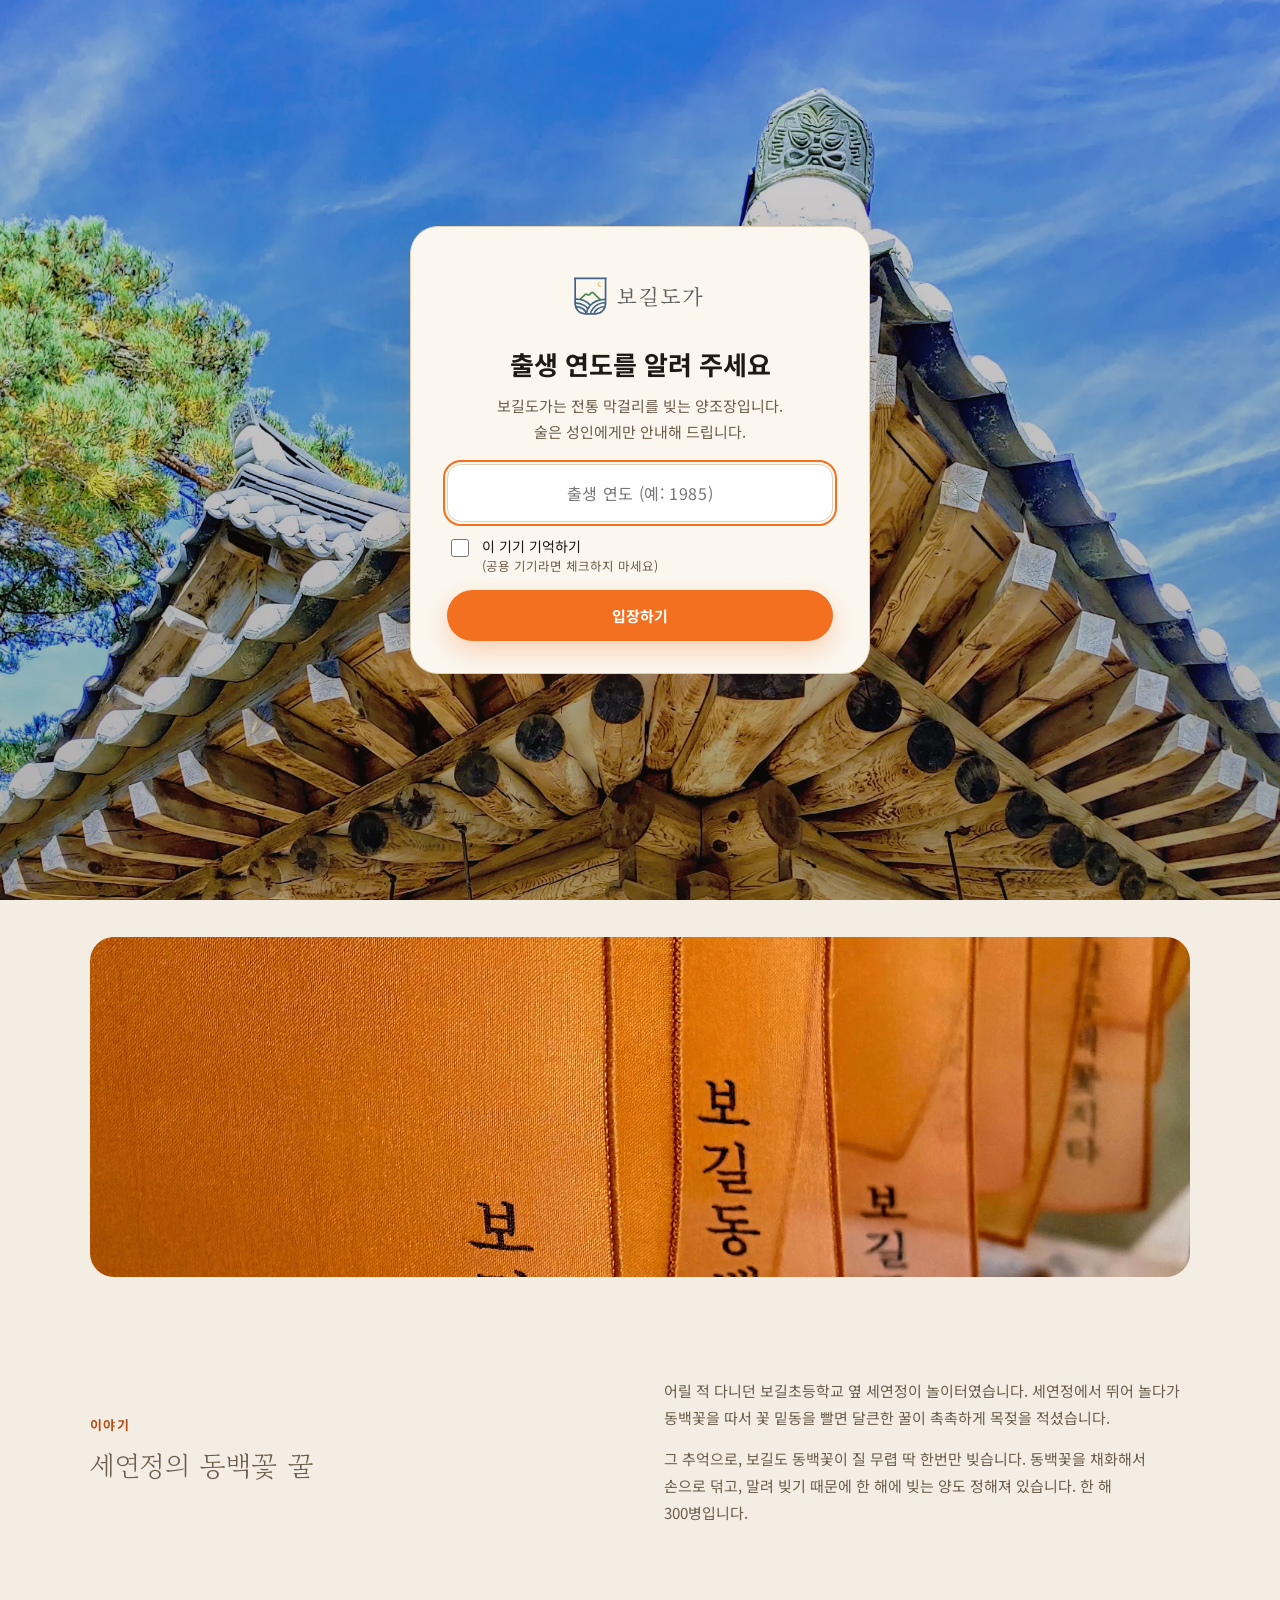
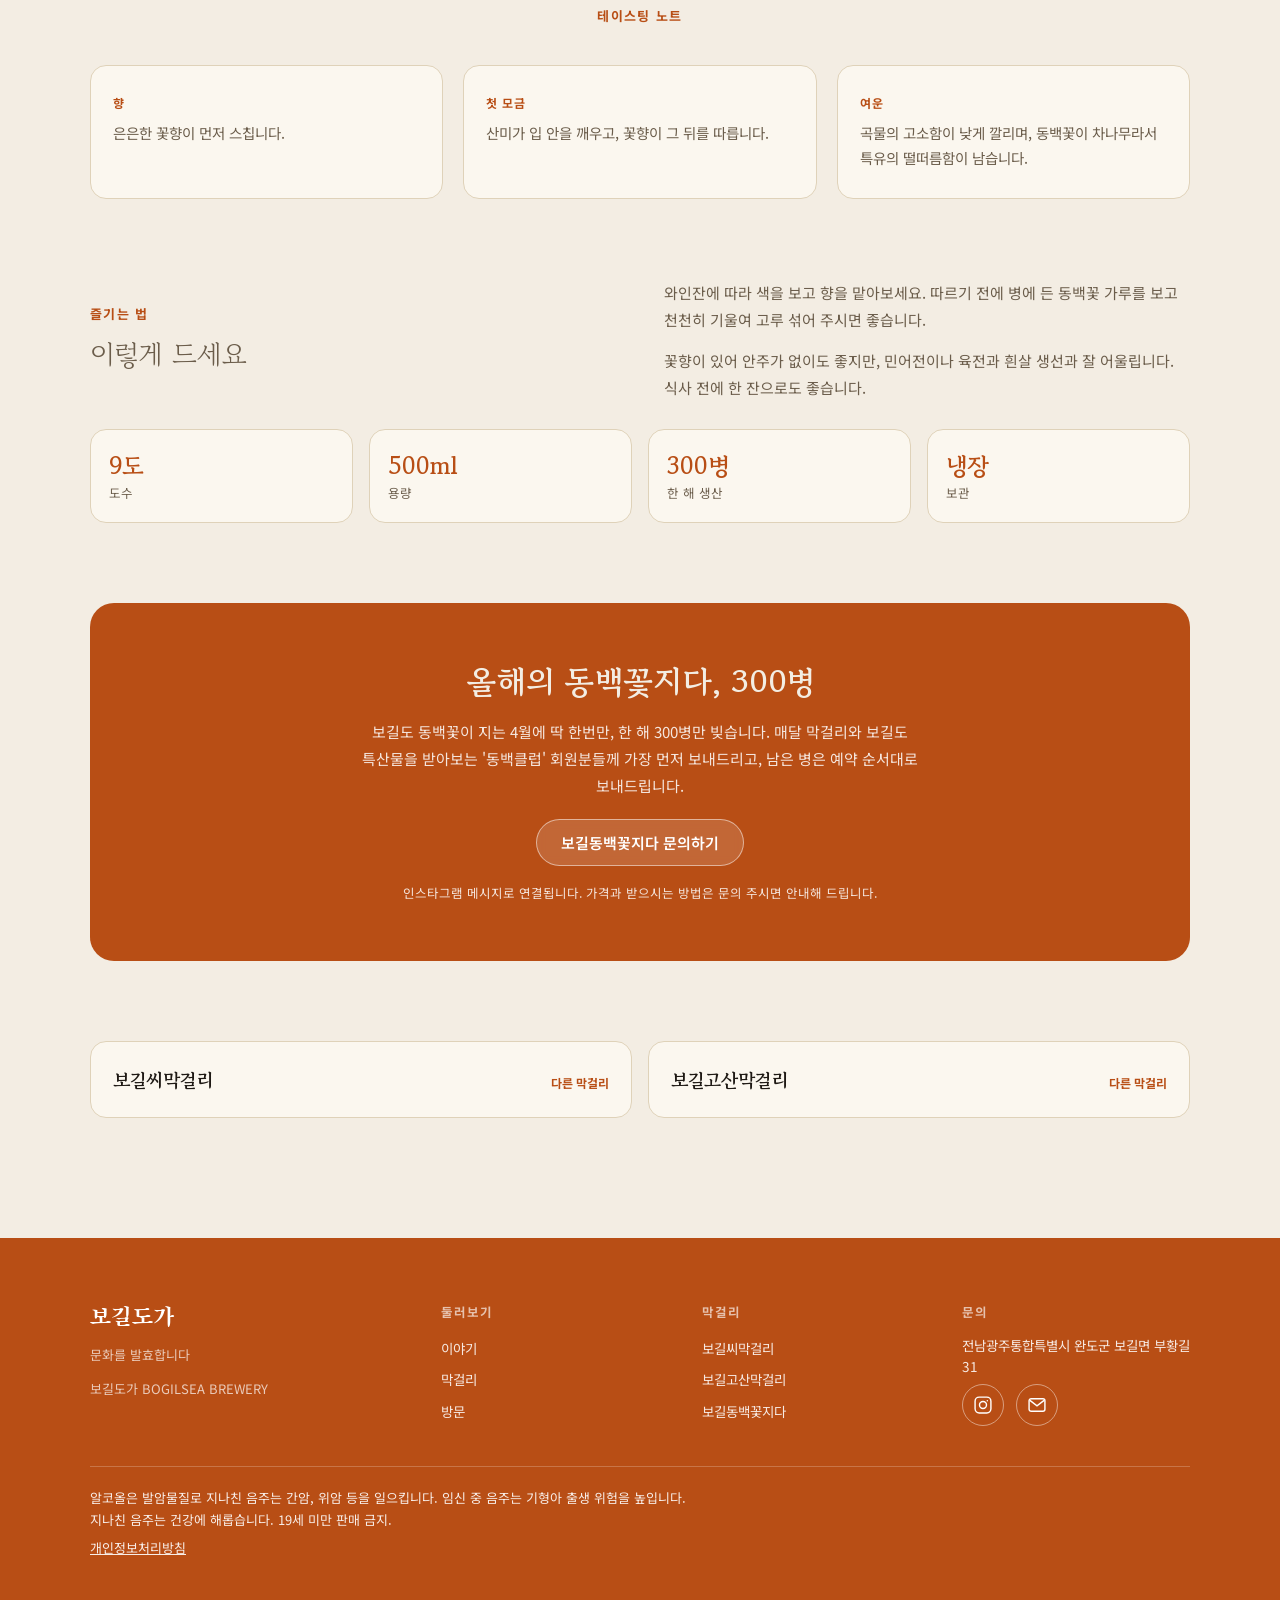
==== commit ef61d947: "Fix footer icon buttons off-center after touch-target change .footer-grid a (display/padding) overro" ====
--- a/dongbaek/index.html
+++ b/dongbaek/index.html
@@ -17,7 +17,7 @@
 <link rel="icon" href="../assets/favicon.svg" type="image/svg+xml"><link rel="apple-touch-icon" href="../assets/apple-touch-icon.png">
 <link rel="preconnect" href="https://fonts.googleapis.com"><link rel="preconnect" href="https://fonts.gstatic.com" crossorigin>
 <link href="https://fonts.googleapis.com/css2?family=Gowun+Batang:wght@400;700&family=Song+Myung&family=Noto+Sans+KR:wght@400;500;700;900&display=swap" rel="stylesheet">
-<link rel="stylesheet" href="../assets/site.css?v=22">
+<link rel="stylesheet" href="../assets/site.css?v=23">
 
 <script type="application/ld+json">{"@context": "https://schema.org", "@graph": [{"@type": "BreadcrumbList", "itemListElement": [{"@type": "ListItem", "position": 1, "name": "보길도가", "item": "https://bogilsea.com/"}, {"@type": "ListItem", "position": 2, "name": "보길동백꽃지다", "item": "https://bogilsea.com/dongbaek/"}]}, {"@type": ["Brewery", "LocalBusiness"], "@id": "https://bogilsea.com/#brewery", "name": "보길도가", "alternateName": ["보길도가", "Bogilsea Brewery"], "url": "https://bogilsea.com/", "logo": "https://bogilsea.com/assets/logo-light.png", "image": "https://bogilsea.com/assets/hero-seyeonjeong.webp", "description": "보길도가는 전남 완도군 보길도, 고산 윤선도의 정원 세연정 옆에서 막걸리를 빚는 양조장입니다. 보길씨막걸리, 보길고산막걸리, 보길동백꽃지다를 만듭니다.", "slogan": "옛것을 위대하게", "foundingDate": "2023-04-01", "founder": {"@type": "Person", "name": "박영수", "alternateName": "보길씨"}, "address": {"@type": "PostalAddress", "streetAddress": "부황길 31", "addressLocality": "완도군 보길면", "addressRegion": "전남광주통합특별시", "addressCountry": "KR"}, "sameAs": ["https://www.instagram.com/bogilsea_brewery", "https://www.sooldalda.com/breweries/%EB%B3%B4%EA%B8%B8%EB%8F%84%EA%B0%80", "http://www.wandonews.com/news/articleView.html?idxno=301829"]}]}</script>
 <script>(function(){var ok=0;try{ok=localStorage.getItem('bogilsea_age_ok')==='1'||sessionStorage.getItem('bogilsea_age_ok')==='1'}catch(e){}if(!ok)document.documentElement.className+=' age-pending'})();</script><!-- Google tag (gtag.js) -->
--- a/assets/site.css
+++ b/assets/site.css
@@ -367,6 +367,7 @@
 
 .footer-icons{display:flex!important;gap:12px;margin-top:2px}
 .icon-link{display:inline-flex;align-items:center;justify-content:center;width:42px;height:42px;border:1px solid rgba(255,255,255,.45);border-radius:50%;color:#fff!important;transition:background .2s}
+.footer-grid a.icon-link{display:inline-flex;padding:0}
 .icon-link:hover{background:rgba(255,255,255,.18)}
 
 .p-hero .art-collage{aspect-ratio:auto}
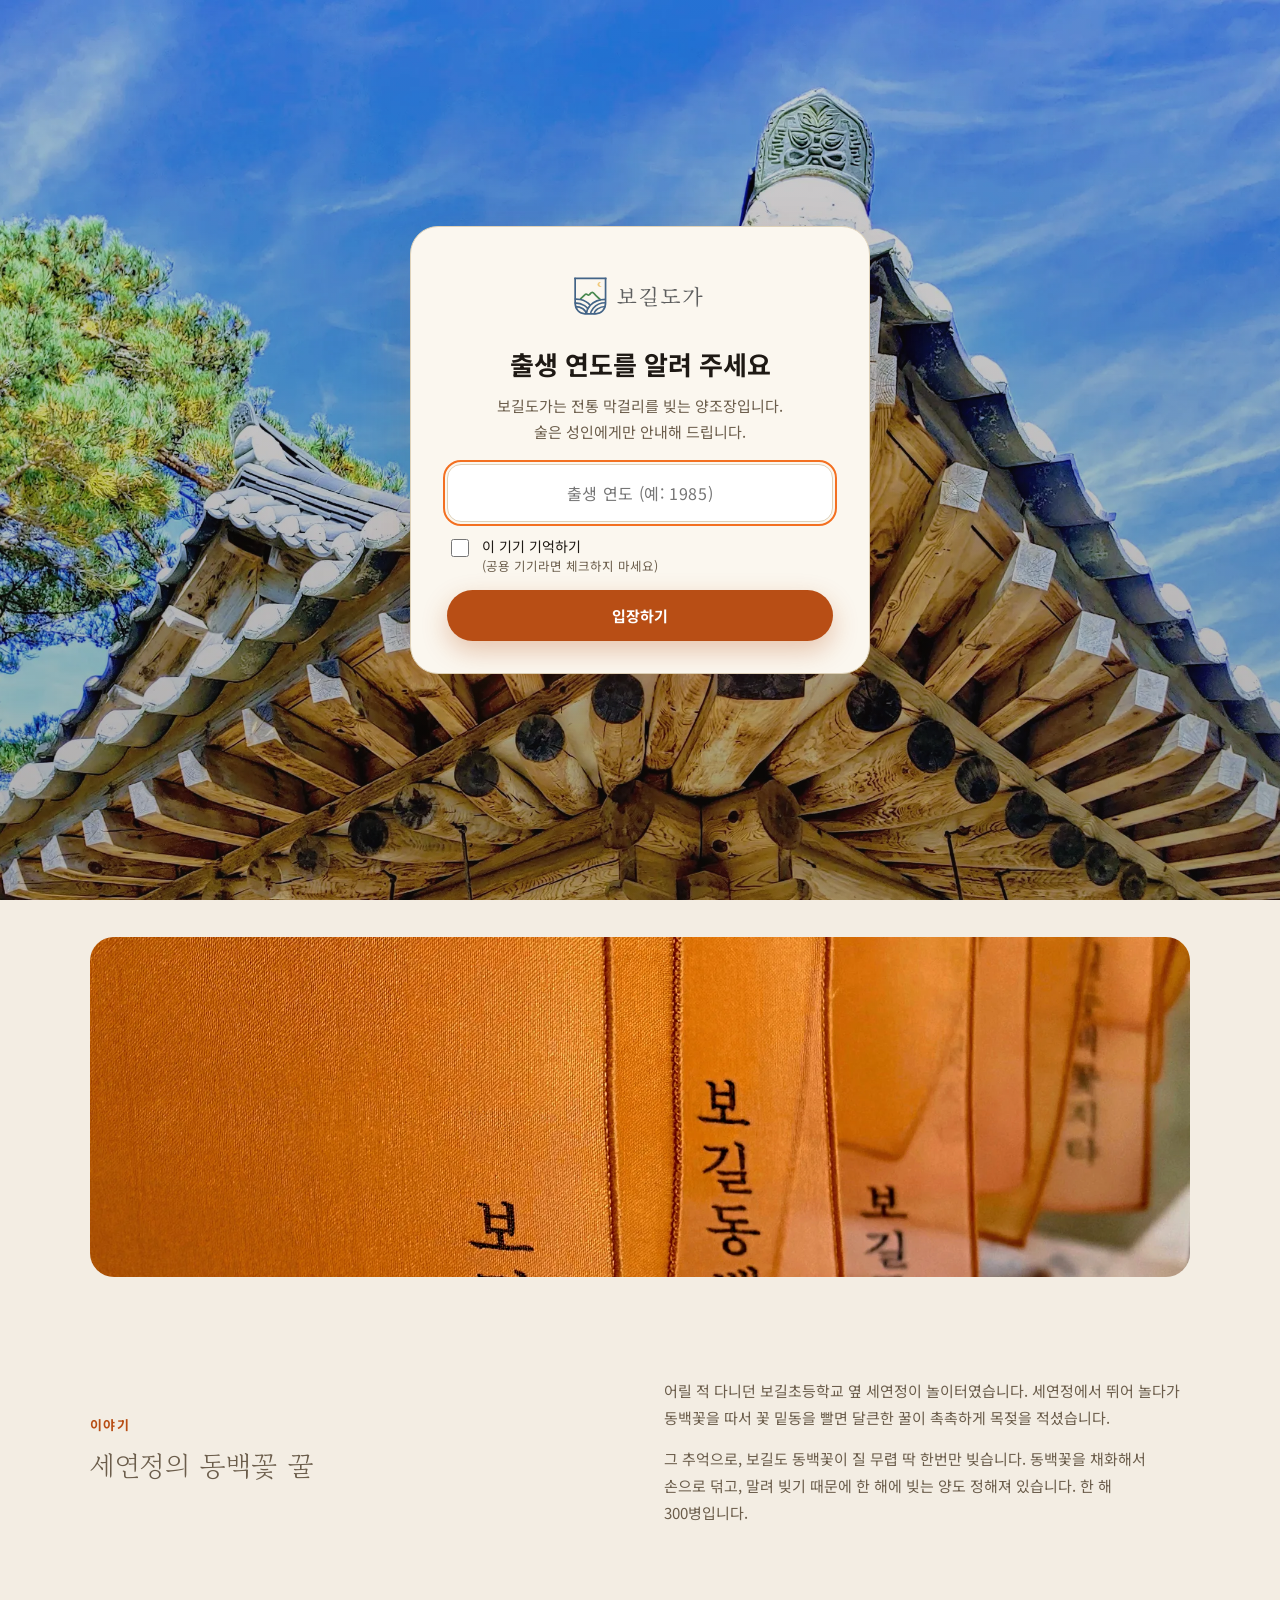
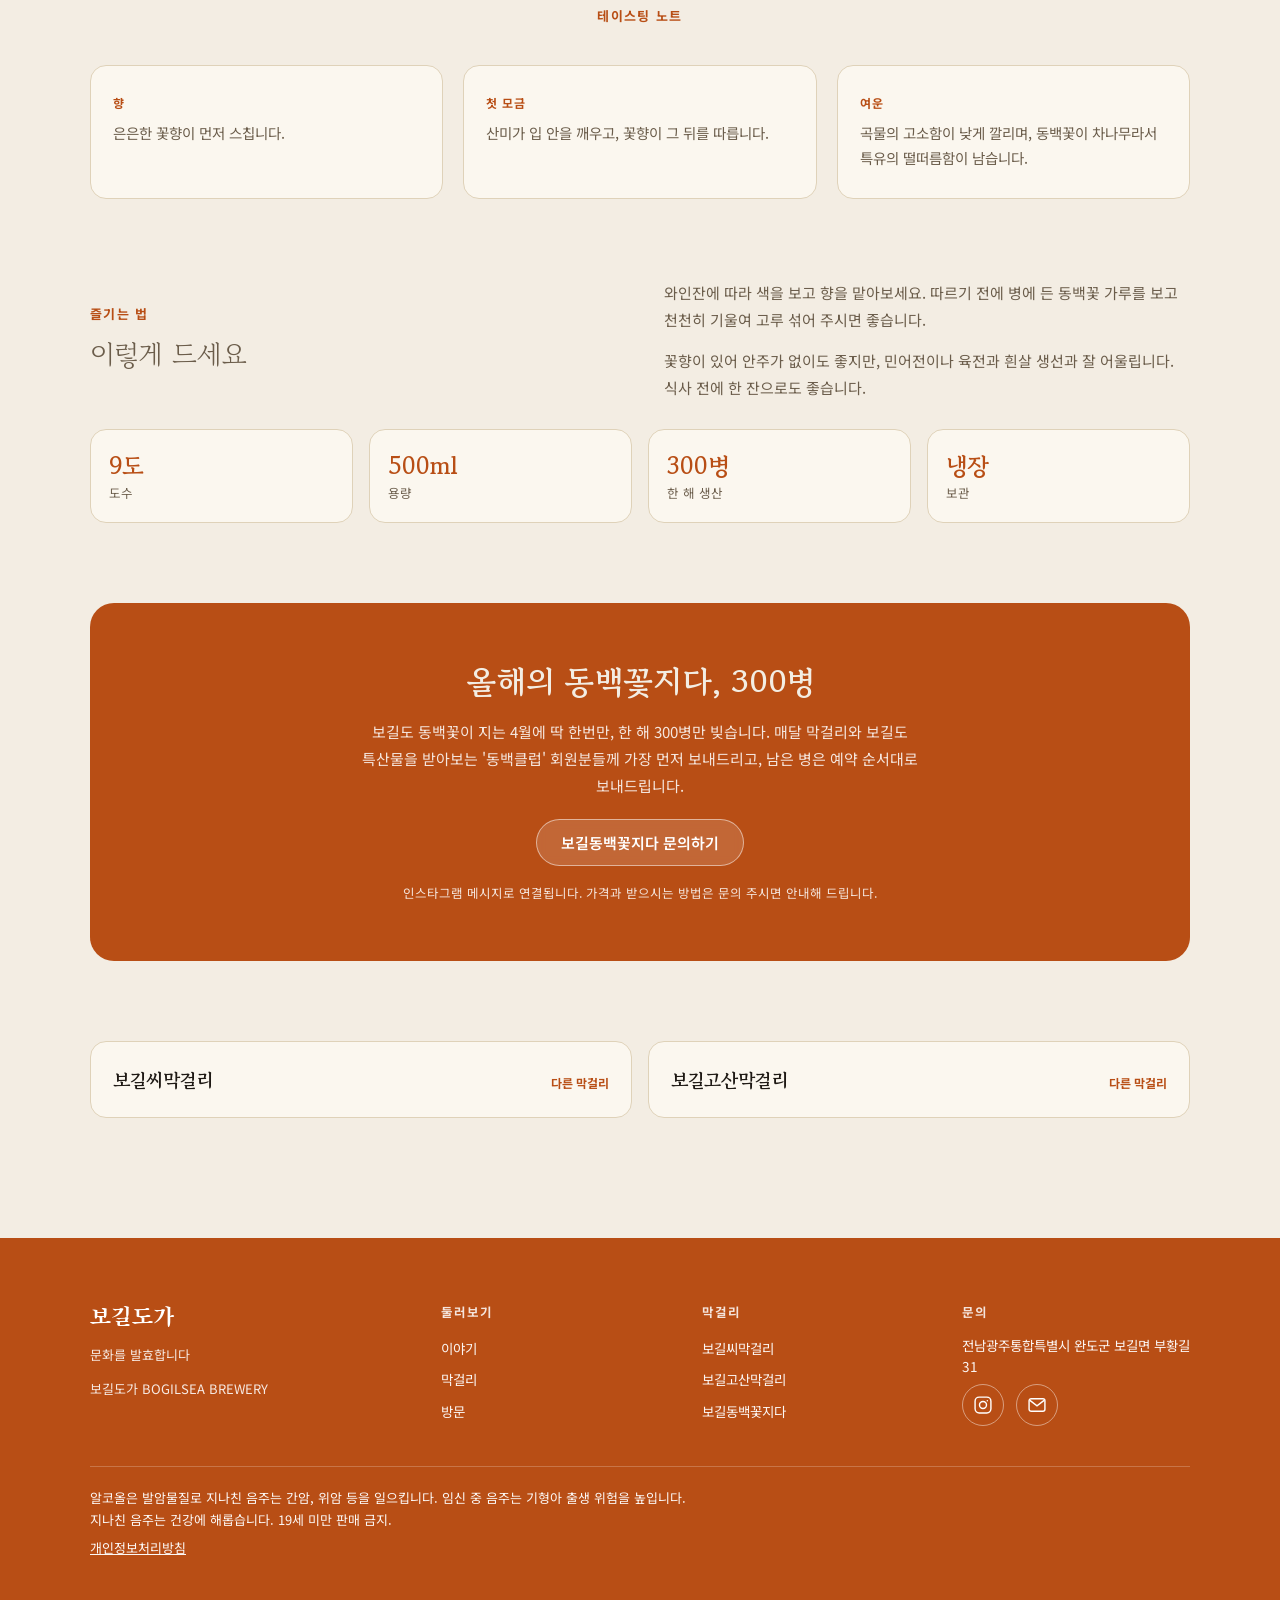
==== commit 6286aaa7: "Contrast, product thumbnails and club card layout (UI/UX review) - Primary buttons and skip link: #F" ====
--- a/dongbaek/index.html
+++ b/dongbaek/index.html
@@ -17,7 +17,7 @@
 <link rel="icon" href="../assets/favicon.svg" type="image/svg+xml"><link rel="apple-touch-icon" href="../assets/apple-touch-icon.png">
 <link rel="preconnect" href="https://fonts.googleapis.com"><link rel="preconnect" href="https://fonts.gstatic.com" crossorigin>
 <link href="https://fonts.googleapis.com/css2?family=Gowun+Batang:wght@400;700&family=Song+Myung&family=Noto+Sans+KR:wght@400;500;700;900&display=swap" rel="stylesheet">
-<link rel="stylesheet" href="../assets/site.css?v=23">
+<link rel="stylesheet" href="../assets/site.css?v=26">
 
 <script type="application/ld+json">{"@context": "https://schema.org", "@graph": [{"@type": "BreadcrumbList", "itemListElement": [{"@type": "ListItem", "position": 1, "name": "보길도가", "item": "https://bogilsea.com/"}, {"@type": "ListItem", "position": 2, "name": "보길동백꽃지다", "item": "https://bogilsea.com/dongbaek/"}]}, {"@type": ["Brewery", "LocalBusiness"], "@id": "https://bogilsea.com/#brewery", "name": "보길도가", "alternateName": ["보길도가", "Bogilsea Brewery"], "url": "https://bogilsea.com/", "logo": "https://bogilsea.com/assets/logo-light.png", "image": "https://bogilsea.com/assets/hero-seyeonjeong.webp", "description": "보길도가는 전남 완도군 보길도, 고산 윤선도의 정원 세연정 옆에서 막걸리를 빚는 양조장입니다. 보길씨막걸리, 보길고산막걸리, 보길동백꽃지다를 만듭니다.", "slogan": "옛것을 위대하게", "foundingDate": "2023-04-01", "founder": {"@type": "Person", "name": "박영수", "alternateName": "보길씨"}, "address": {"@type": "PostalAddress", "streetAddress": "부황길 31", "addressLocality": "완도군 보길면", "addressRegion": "전남광주통합특별시", "addressCountry": "KR"}, "sameAs": ["https://www.instagram.com/bogilsea_brewery", "https://www.sooldalda.com/breweries/%EB%B3%B4%EA%B8%B8%EB%8F%84%EA%B0%80", "http://www.wandonews.com/news/articleView.html?idxno=301829"]}]}</script>
 <script>(function(){var ok=0;try{ok=localStorage.getItem('bogilsea_age_ok')==='1'||sessionStorage.getItem('bogilsea_age_ok')==='1'}catch(e){}if(!ok)document.documentElement.className+=' age-pending'})();</script><!-- Google tag (gtag.js) -->
@@ -30,7 +30,7 @@
 </script>
 </head>
 <body>
-<a class="skip" href="#main" style="position:absolute;left:-999px;top:8px;background:#F37021;color:#fff;padding:8px 14px;z-index:99;border-radius:8px" onfocus="this.style.left='8px'" onblur="this.style.left='-999px'">본문으로 건너뛰기</a>
+<a class="skip" href="#main" style="position:absolute;left:-999px;top:8px;background:#B84E15;color:#fff;padding:8px 14px;z-index:99;border-radius:8px" onfocus="this.style.left='8px'" onblur="this.style.left='-999px'">본문으로 건너뛰기</a>
 <header class="nav" id="siteNav"><div class="wrap nav-inner"><a class="brand-mark" href="../" aria-label="보길도가 처음으로"><img src="../assets/logo.svg" alt="" class="brand-logo" width="84" height="34"></a><nav class="links" aria-label="Main"><a href="../#collection">막걸리</a></nav><div class="nav-right"><a class="lang" href="../en/dongbaek/" hreflang="en" lang="en">EN</a><a class="nav-cta" href="../#visit">방문 문의하기 →</a></div></div></header>
 <main class="wrap" id="main">
 <section class="hero-section p-hero"><div class="hero-grid"><div class="hero-copy"><ol class="crumb" aria-label="Breadcrumb"><li><a href="../">보길도가</a></li><li aria-current="page">보길동백꽃지다</li></ol><span class="hero-eyebrow">보길동백꽃지다</span><h1>꽃이 져야<br/>술이 됩니다</h1><p class="desc">보길도 동백꽃이 질 즈음,<br/>세연정 동백꽃 꿀의 추억으로 빚습니다.</p><span class="chip">9도, 500ml, 한 해 300병</span><div class="hero-actions"><a class="btn-primary" href="#order">보길동백꽃지다 문의하기</a></div></div><div class="hero-media"><div class="hero-wash"></div><div class="art-collage"><img width="1100" height="1375" src="../assets/dongbaek-bottle.webp" alt="정자 마루에 놓인 보길동백꽃지다, 동백꽃 라벨과 잔" class="collage-img" style="object-position:center 22%" fetchpriority="high"></div></div></div></section>
--- a/assets/site.css
+++ b/assets/site.css
@@ -34,8 +34,8 @@
   nav.links a:hover{opacity:1; color:var(--orange-deep);}
   .nav-right{display:flex; align-items:center; gap:18px;}
   .lang{font-size:12.5px; font-weight:700; letter-spacing:.06em; opacity:.75; text-decoration:none; padding:10px 6px; display:inline-block;}
-  .nav-cta{display:inline-flex; align-items:center; gap:6px; background:var(--orange); color:#fff; font-weight:700; font-size:13px; padding:9px 18px; border-radius:999px; text-decoration:none; white-space:nowrap; transition:background-color .14s ease, transform .45s cubic-bezier(0.34,1.56,0.64,1);}
-  .nav-cta:hover{background:var(--orange-deep); color:#fff; transform:translateY(-2px);}
+  .nav-cta{display:inline-flex; align-items:center; gap:6px; background:var(--orange-deep); color:#fff; font-weight:700; font-size:13px; padding:9px 18px; border-radius:999px; text-decoration:none; white-space:nowrap; transition:background-color .14s ease, transform .45s cubic-bezier(0.34,1.56,0.64,1);}
+  .nav-cta:hover{background:#9C400F; color:#fff; transform:translateY(-2px);}
   .nav-cta:active{transition:transform .08s ease-out; transform:scale(0.9);}
   @media (max-width:760px){ nav.links{display:none;} }
 
@@ -48,8 +48,8 @@
   .hero-copy h1{font-family:var(--font-display); font-weight:700; font-size:clamp(34px,5vw,56px); line-height:1.2; letter-spacing:-.01em; margin:0; text-wrap:balance; color:var(--ink);}
   .hero-copy .desc{font-size:16.5px; line-height:1.7; color:var(--ink-soft); max-width:400px; margin:2px 0 0;}
   .hero-actions{display:flex; align-items:center; gap:22px; flex-wrap:wrap; margin-top:6px;}
-  .btn-primary{background:var(--orange); color:#fff; font-weight:700; font-size:15px; padding:13px 26px; border-radius:999px; text-decoration:none; border:none; cursor:pointer; box-shadow:0 10px 26px rgba(243,112,33,0.28); display:inline-block; transition:transform .45s cubic-bezier(0.34,1.56,0.64,1), box-shadow .2s ease, background-color .14s ease; -webkit-tap-highlight-color:transparent;}
-  .btn-primary:hover{background:var(--orange-deep); color:#fff; box-shadow:0 14px 32px rgba(243,112,33,0.34); transform:translateY(-2px);}
+  .btn-primary{background:var(--orange-deep); color:#fff; font-weight:700; font-size:15px; padding:13px 26px; border-radius:999px; text-decoration:none; border:none; cursor:pointer; box-shadow:0 10px 26px rgba(184,78,21,0.30); display:inline-block; transition:transform .45s cubic-bezier(0.34,1.56,0.64,1), box-shadow .2s ease, background-color .14s ease; -webkit-tap-highlight-color:transparent;}
+  .btn-primary:hover{background:#9C400F; color:#fff; box-shadow:0 14px 32px rgba(184,78,21,0.38); transform:translateY(-2px);}
   .btn-primary:active{transition:transform .08s ease-out; transform:scale(0.88);}
   .link-cta{font-weight:700; font-size:15px; color:var(--orange-deep); text-decoration:none; display:inline-flex; align-items:center; gap:6px; border-bottom:1px solid transparent; transition:border-color .14s ease, gap .35s cubic-bezier(0.34,1.56,0.64,1);}
   .link-cta:hover{border-bottom-color:var(--orange-deep); gap:9px;}
@@ -108,10 +108,10 @@
   @media (max-width:900px){ .products{grid-template-columns:1fr;} }
   .product-card{background:var(--paper-lift); border:1px solid var(--hairline); border-radius:16px; padding:20px; display:flex; flex-direction:column; gap:14px; transition:transform .4s cubic-bezier(0.34,1.56,0.64,1), box-shadow .3s ease, border-color .3s ease;}
   .product-card:hover{transform:translateY(-7px); box-shadow:0 20px 36px rgba(30,20,10,0.12); border-color:transparent;}
-  .product-thumb{aspect-ratio:4/3; border-radius:12px; overflow:hidden;}
-  .product-thumb svg, .product-thumb img.product-img{width:100%; height:100%; display:block; object-fit:cover; object-position:center 22%;}
-  .product-thumb img.product-img-gosan{object-position:center 46%;}
-  .product-card .tag{align-self:flex-start; font-size:11px; font-weight:700; letter-spacing:.06em; background:var(--orange-wash); color:var(--orange-deep); padding:4px 10px; border-radius:999px;}
+  .product-thumb{aspect-ratio:4/5; border-radius:12px; overflow:hidden;}
+  .product-thumb svg, .product-thumb img.product-img{width:100%; height:100%; display:block; object-fit:cover; object-position:center 35%;}
+  .product-thumb img.product-img-gosan{object-position:center 40%;}
+  .product-card .tag{align-self:flex-start; font-size:12px; font-weight:700; letter-spacing:.06em; background:var(--orange-wash); color:var(--orange-deep); padding:4px 10px; border-radius:999px;}
   .product-card h3{font-family:var(--font-display); font-size:19px; font-weight:700; margin:0;}
   .product-card .spec{font-size:12px; color:var(--ink-soft); font-weight:600; font-variant-numeric:tabular-nums;}
   .product-card p{font-size:13.5px; color:var(--ink-soft); line-height:1.65; margin:0;}
@@ -162,11 +162,11 @@
   footer{background:var(--orange-deep); color:rgba(255,255,255,0.9); padding:64px 0 calc(40px + env(safe-area-inset-bottom,0px)); margin-top:40px;}
   .footer-grid{display:grid; grid-template-columns:1.4fr repeat(3,1fr); gap:32px;}
   @media (max-width:760px){ .footer-grid{grid-template-columns:repeat(2,1fr);} }
-  .footer-grid h3{font-size:12.5px; letter-spacing:.08em; text-transform:uppercase; color:rgba(255,255,255,0.65); margin:0 0 14px;}
+  .footer-grid h3{font-size:12.5px; letter-spacing:.08em; text-transform:uppercase; color:rgba(255,255,255,0.85); margin:0 0 14px;}
   .footer-grid ul{list-style:none; margin:0; padding:0; display:flex; flex-direction:column; gap:4px;}
-  .footer-grid a{font-size:13.5px; text-decoration:none; color:rgba(255,255,255,0.88); display:inline-block; padding:3px 0;}
+  .footer-grid a{font-size:13.5px; text-decoration:none; color:rgba(255,255,255,0.95); display:inline-block; padding:3px 0;}
   .footer-brand{font-family:var(--font-brush); font-size:24px; color:#fff; margin-bottom:10px;}
-  .footer-tag{font-size:13px; color:rgba(255,255,255,0.7); line-height:1.6; max-width:260px;}
+  .footer-tag{font-size:13px; color:rgba(255,255,255,0.88); line-height:1.6; max-width:260px;}
   .footer-bottom{margin-top:40px; padding-top:20px; border-top:1px solid rgba(255,255,255,0.22); font-size:11.5px; color:rgba(255,255,255,0.6); line-height:1.7;}
   /* ---- v12 additions (기존 사이트 구조 반영) ---- */
   .brand-logo{height:34px;width:auto}
@@ -176,7 +176,9 @@
   .press{border-top:1px solid var(--hairline);border-bottom:1px solid var(--hairline);margin-top:56px;padding:18px 12px;text-align:center;font-size:14px;color:var(--ink-soft);line-height:1.9}
   .press b{color:var(--ink);font-weight:500;white-space:nowrap}
   .press .dot{margin:0 10px;color:var(--hairline)}
-  .story-band blockquote{margin:0 0 22px;padding:0 0 0 18px;border-left:2px solid var(--orange);font-family:var(--font-display);font-size:16px;line-height:1.8;color:#fff}
+  .story-band blockquote{margin:22px 0 0;padding:0 0 0 18px;word-break:keep-all;text-wrap:pretty;border-left:2px solid var(--orange);font-family:var(--font-display);font-size:16px;line-height:1.8;color:#fff}
+  .story-band blockquote .q{display:block}
+  .story-band blockquote .q + .q{margin-top:14px}
   .story-band blockquote small{display:block;margin-top:8px;font-family:var(--font-body);font-size:12px;color:rgba(255,255,255,.8)}
   .btn-ghost{border-color:rgba(255,255,255,.65)}
   .cta-copy .btn-primary{margin-top:2px}
@@ -223,7 +225,7 @@
 
   .story-band .art{position:relative}
   .story-band .art .cap{position:absolute;left:12px;bottom:12px;background:rgba(251,247,239,.92);color:var(--ink);padding:3px 12px;border-radius:999px;font-size:12px;font-weight:500}
-  .footer-grid li{font-size:13.5px;line-height:1.6;color:rgba(255,255,255,.88)}
+  .footer-grid li{font-size:13.5px;line-height:1.6;color:rgba(255,255,255,.95)}
   /* 히어로 병 사진: 작은 세연정 사진이 병을 가리지 않도록 */
   .hero-media .art-collage-secondary{width:37%}
   @media (max-width:640px){.hero-media .art-collage-secondary{width:34%}}
@@ -302,7 +304,7 @@
     .hero-copy .btn-primary{background:#FBF7EF;color:var(--orange-deep);box-shadow:none}
     .hero-actions .link-cta{color:#fff}
   }
-  .footer-bottom{color:rgba(255,255,255,.9);font-size:13px;line-height:1.7}
+  .footer-bottom{color:rgba(255,255,255,.96);font-size:13px;line-height:1.7}
   /* programs (시음 & 체험) */
   .programs{max-width:1100px;margin:0 auto 32px;text-align:center}
   .program-grid{display:grid;grid-template-columns:repeat(4,1fr);gap:16px;margin-top:14px;text-align:left}
@@ -407,3 +409,9 @@
 .lang,.nav-cta{position:relative}
 .lang::after,.nav-cta::after{content:"";position:absolute;inset:-6px -10px}
 .nav-cta::after{inset:-7px 0}
+
+/* story band (mobile): tighter gap between text and image */
+@media (max-width:820px){.story-band{gap:20px}.story-band > div:first-child p{margin-bottom:0}}
+
+/* club card (desktop): vertically center the copy next to the tall photo */
+@media (min-width:821px){.cta-copy{display:flex;flex-direction:column;justify-content:center;align-items:flex-start}}
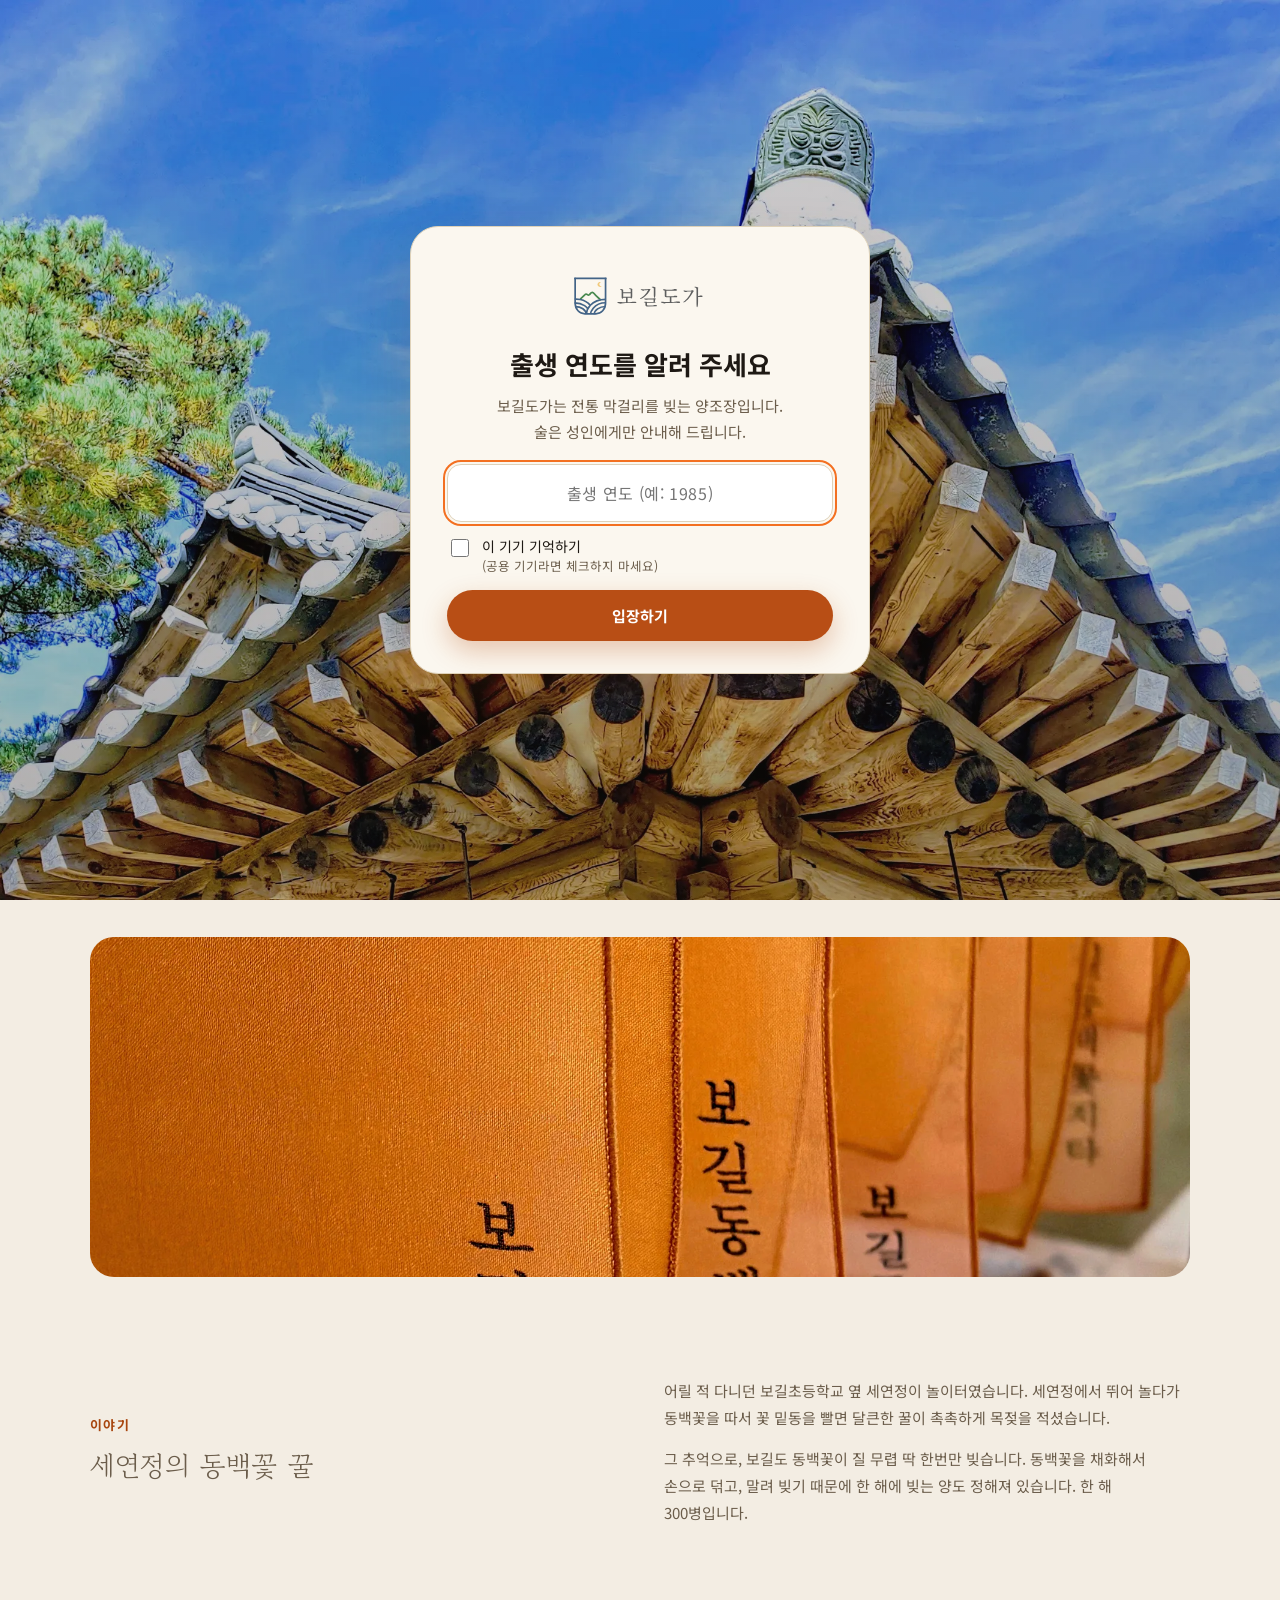
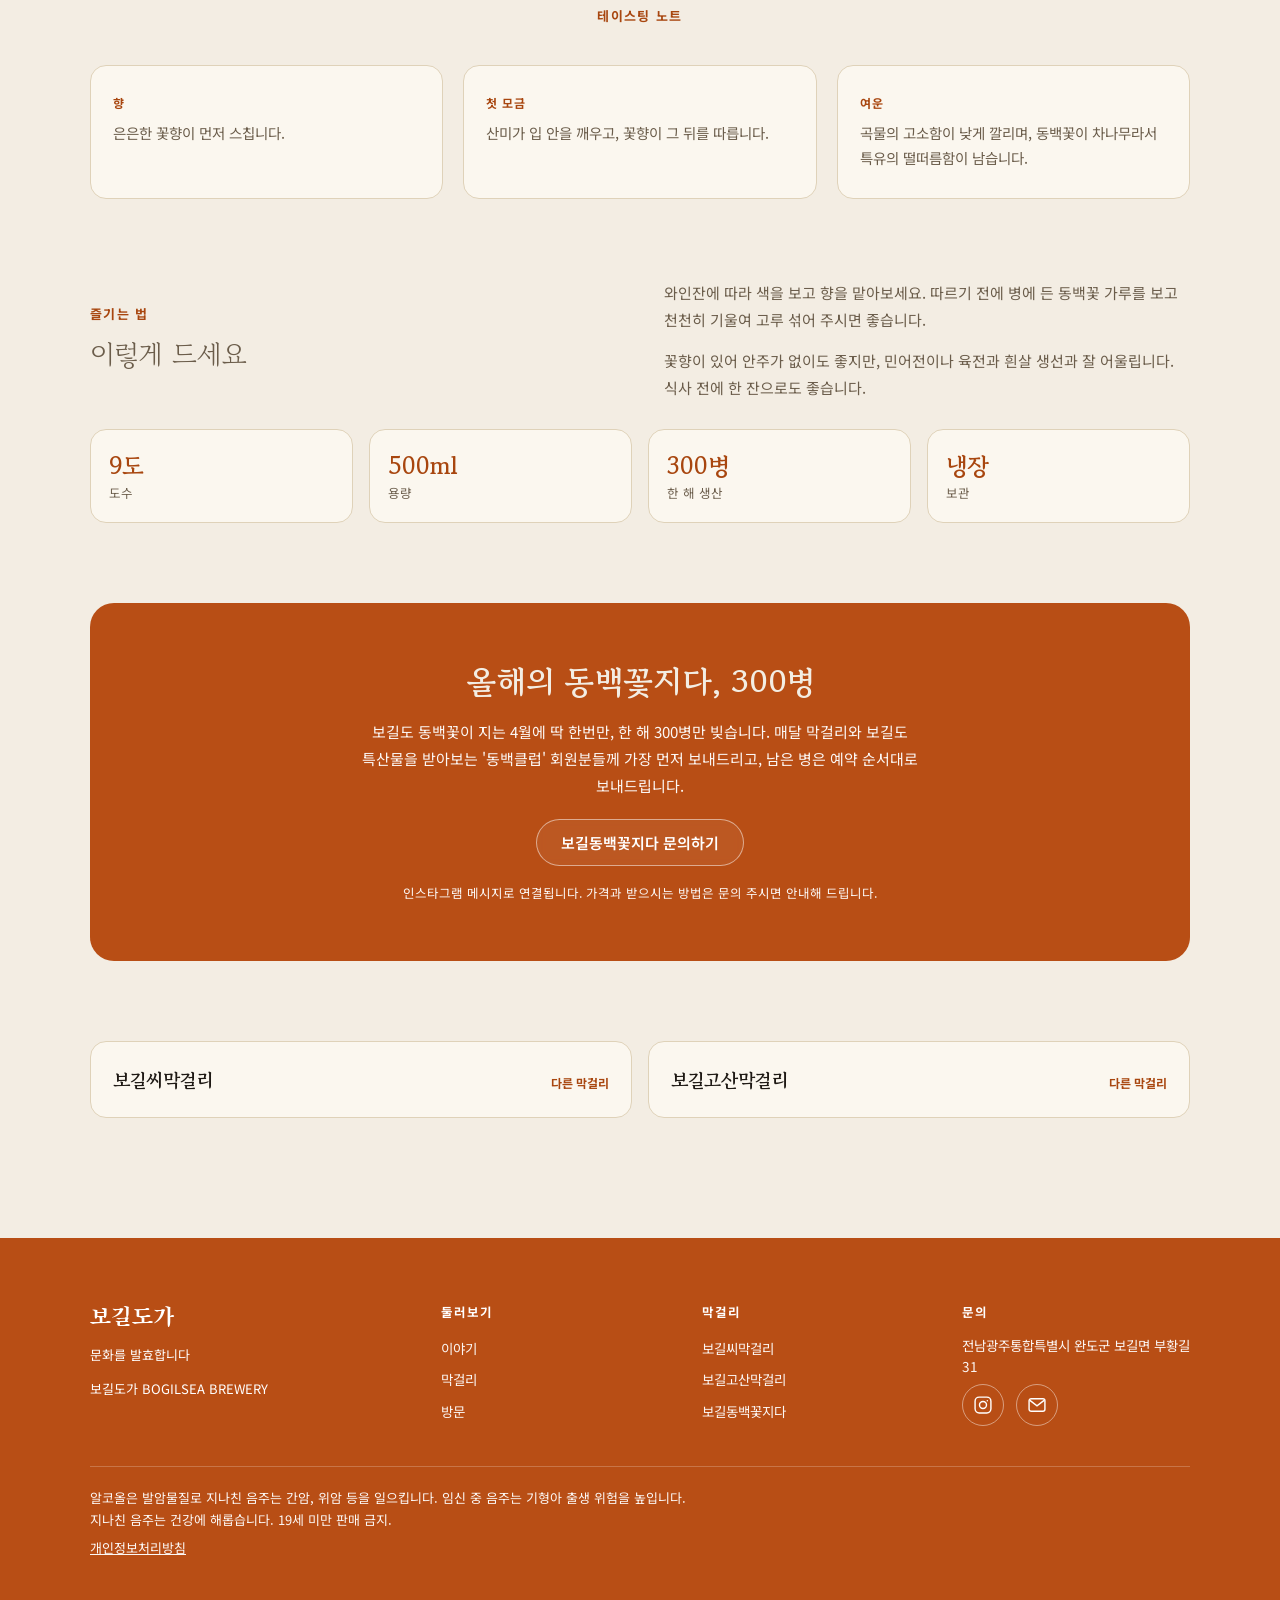
==== commit 8b40cdf2: "Contrast pass 2: deeper orange for labels on paper, solid white on orange - --orange-text #A8460F fo" ====
--- a/dongbaek/index.html
+++ b/dongbaek/index.html
@@ -17,7 +17,7 @@
 <link rel="icon" href="../assets/favicon.svg" type="image/svg+xml"><link rel="apple-touch-icon" href="../assets/apple-touch-icon.png">
 <link rel="preconnect" href="https://fonts.googleapis.com"><link rel="preconnect" href="https://fonts.gstatic.com" crossorigin>
 <link href="https://fonts.googleapis.com/css2?family=Gowun+Batang:wght@400;700&family=Song+Myung&family=Noto+Sans+KR:wght@400;500;700;900&display=swap" rel="stylesheet">
-<link rel="stylesheet" href="../assets/site.css?v=26">
+<link rel="stylesheet" href="../assets/site.css?v=29">
 
 <script type="application/ld+json">{"@context": "https://schema.org", "@graph": [{"@type": "BreadcrumbList", "itemListElement": [{"@type": "ListItem", "position": 1, "name": "보길도가", "item": "https://bogilsea.com/"}, {"@type": "ListItem", "position": 2, "name": "보길동백꽃지다", "item": "https://bogilsea.com/dongbaek/"}]}, {"@type": ["Brewery", "LocalBusiness"], "@id": "https://bogilsea.com/#brewery", "name": "보길도가", "alternateName": ["보길도가", "Bogilsea Brewery"], "url": "https://bogilsea.com/", "logo": "https://bogilsea.com/assets/logo-light.png", "image": "https://bogilsea.com/assets/hero-seyeonjeong.webp", "description": "보길도가는 전남 완도군 보길도, 고산 윤선도의 정원 세연정 옆에서 막걸리를 빚는 양조장입니다. 보길씨막걸리, 보길고산막걸리, 보길동백꽃지다를 만듭니다.", "slogan": "옛것을 위대하게", "foundingDate": "2023-04-01", "founder": {"@type": "Person", "name": "박영수", "alternateName": "보길씨"}, "address": {"@type": "PostalAddress", "streetAddress": "부황길 31", "addressLocality": "완도군 보길면", "addressRegion": "전남광주통합특별시", "addressCountry": "KR"}, "sameAs": ["https://www.instagram.com/bogilsea_brewery", "https://www.sooldalda.com/breweries/%EB%B3%B4%EA%B8%B8%EB%8F%84%EA%B0%80", "http://www.wandonews.com/news/articleView.html?idxno=301829"]}]}</script>
 <script>(function(){var ok=0;try{ok=localStorage.getItem('bogilsea_age_ok')==='1'||sessionStorage.getItem('bogilsea_age_ok')==='1'}catch(e){}if(!ok)document.documentElement.className+=' age-pending'})();</script><!-- Google tag (gtag.js) -->
--- a/assets/site.css
+++ b/assets/site.css
@@ -415,3 +415,15 @@
 
 /* club card (desktop): vertically center the copy next to the tall photo */
 @media (min-width:821px){.cta-copy{display:flex;flex-direction:column;justify-content:center;align-items:flex-start}}
+
+/* contrast pass: labels on paper use a slightly deeper orange; text on the orange bands/footer is solid white */
+:root{--orange-text:#A8460F}
+.eyebrow-plain,.product-card .tag,.link-arrow,.visit-row .k,.chip,.terroir-card .k,.map-body .k,.program .tag,.facts b,.others small,.link-cta{color:var(--orange-text)}
+.story-band .eyebrow-plain{color:#fff}
+.story-band p,.story-band blockquote small,.order-band .fine{color:rgba(255,255,255,.96)}
+.footer-grid h3,.footer-tag{color:#fff}
+.p-hero .crumb,.p-hero .crumb a,.p-hero .crumb li{color:rgba(255,255,255,.96)!important}
+.hero-copy .btn-primary{color:var(--orange-text)}
+.hero-copy .btn-primary:hover{color:#fff}
+.hero-copy .hero-eyebrow{color:#FFF3E6}
+.btn-ghost{background:rgba(255,255,255,.06)}
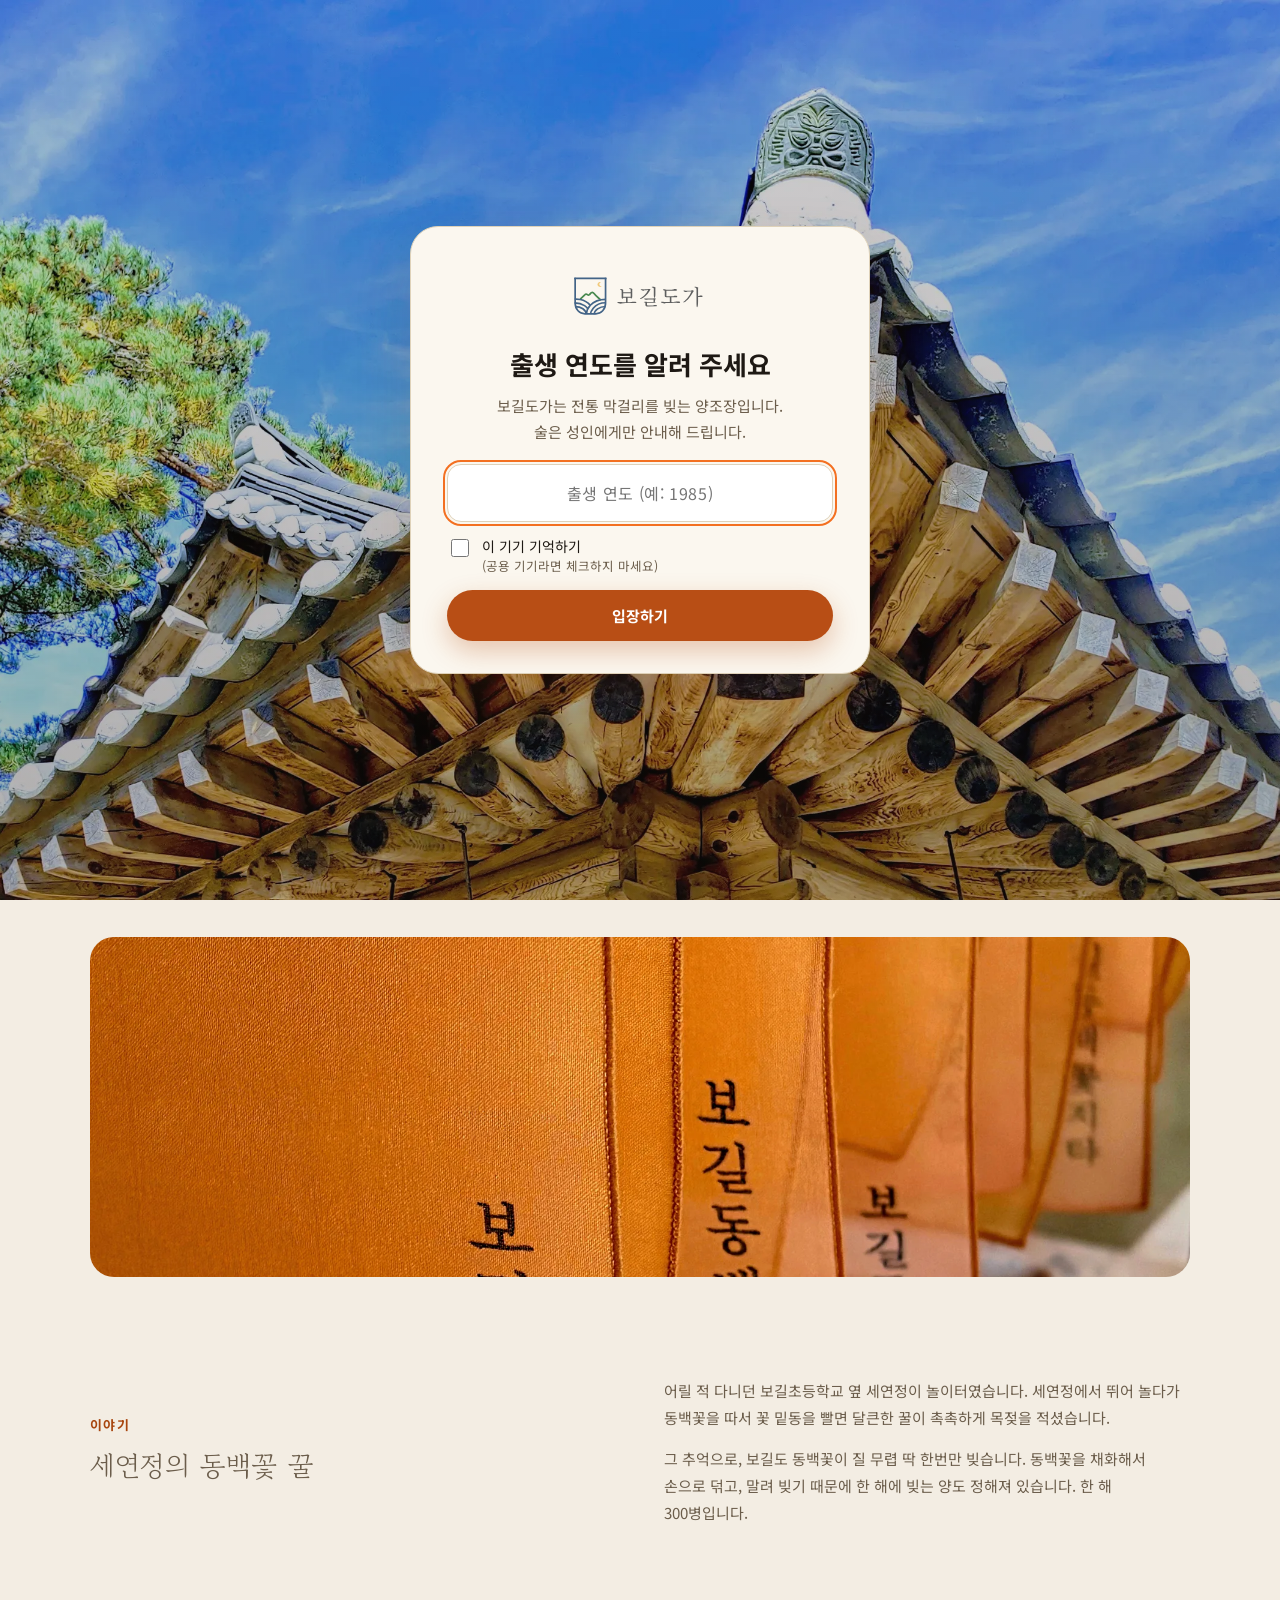
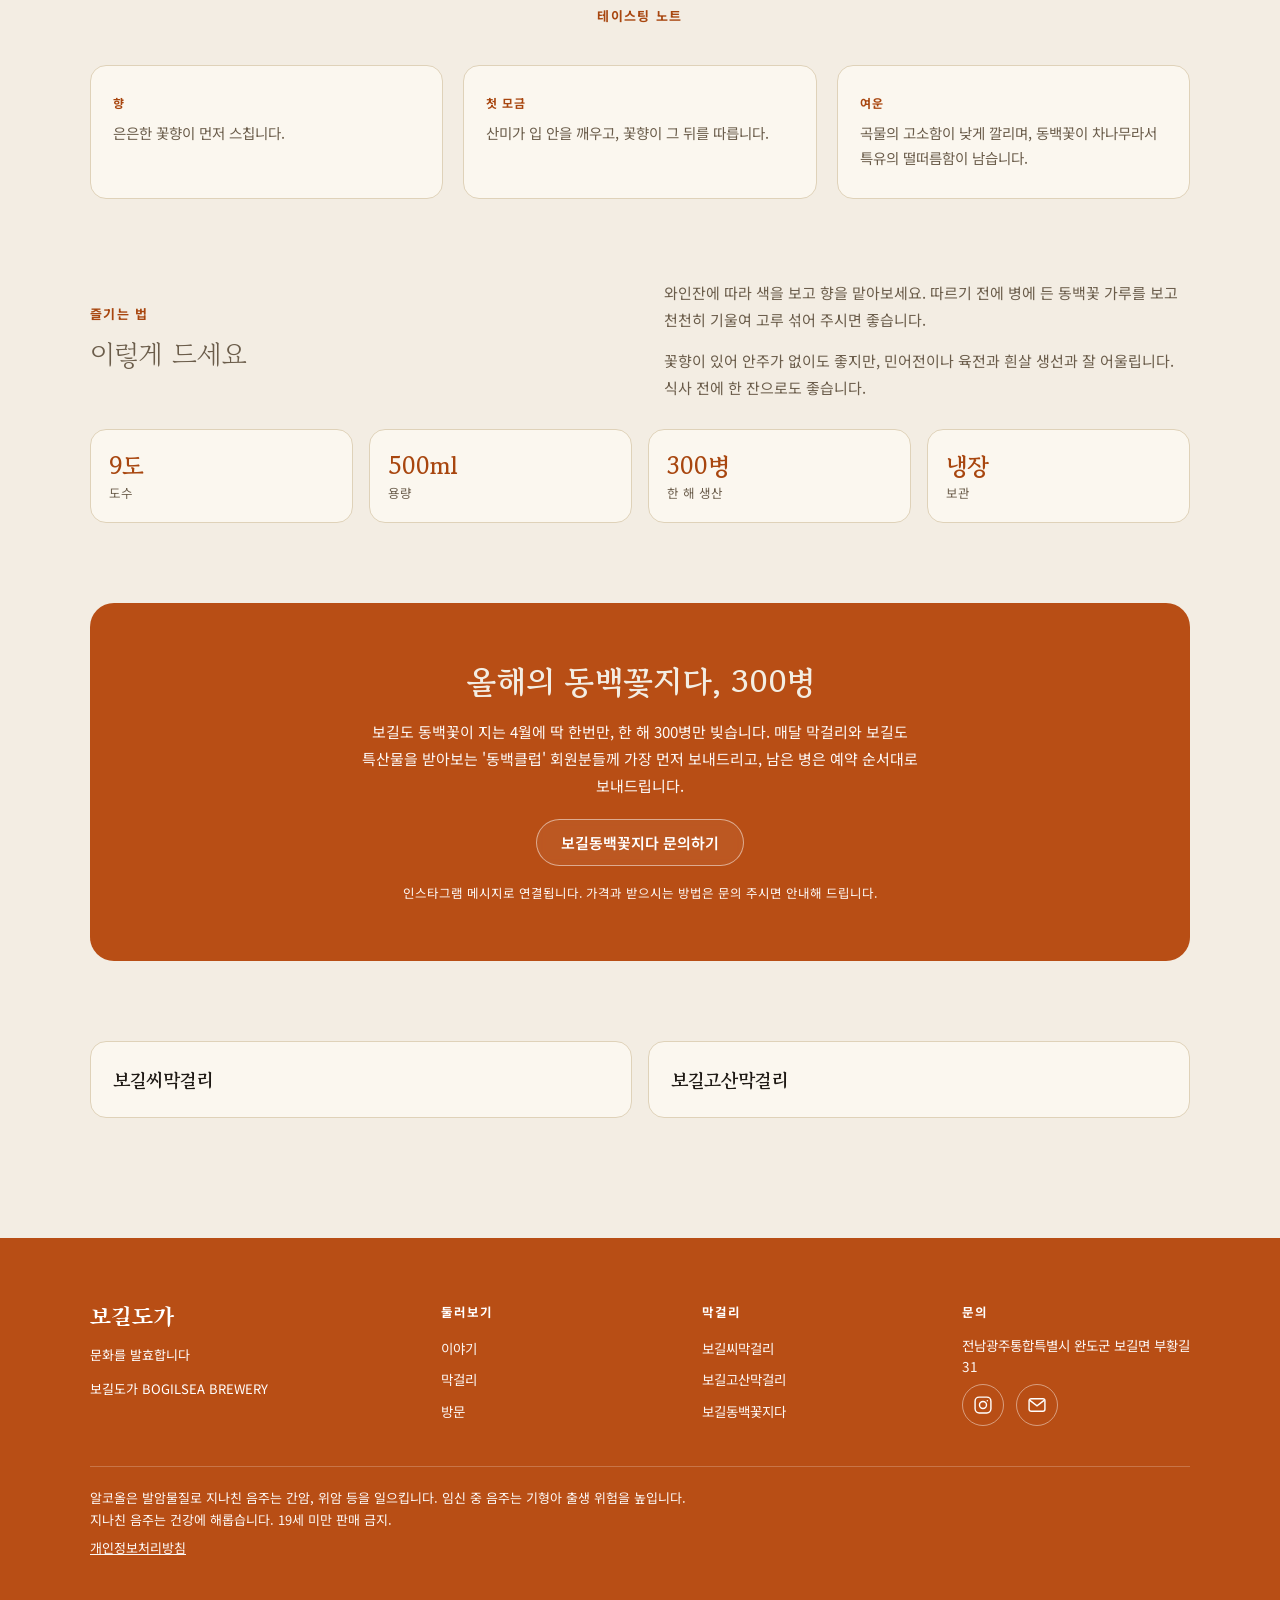
==== commit 8e2ce962: "Product pages: remove the "other makgeolli" label from the cross links Co-Authored-By: Claude Sonnet" ====
--- a/dongbaek/index.html
+++ b/dongbaek/index.html
@@ -17,7 +17,7 @@
 <link rel="icon" href="../assets/favicon.svg" type="image/svg+xml"><link rel="apple-touch-icon" href="../assets/apple-touch-icon.png">
 <link rel="preconnect" href="https://fonts.googleapis.com"><link rel="preconnect" href="https://fonts.gstatic.com" crossorigin>
 <link href="https://fonts.googleapis.com/css2?family=Gowun+Batang:wght@400;700&family=Song+Myung&family=Noto+Sans+KR:wght@400;500;700;900&display=swap" rel="stylesheet">
-<link rel="stylesheet" href="../assets/site.css?v=29">
+<link rel="stylesheet" href="../assets/site.css?v=30">
 
 <script type="application/ld+json">{"@context": "https://schema.org", "@graph": [{"@type": "BreadcrumbList", "itemListElement": [{"@type": "ListItem", "position": 1, "name": "보길도가", "item": "https://bogilsea.com/"}, {"@type": "ListItem", "position": 2, "name": "보길동백꽃지다", "item": "https://bogilsea.com/dongbaek/"}]}, {"@type": ["Brewery", "LocalBusiness"], "@id": "https://bogilsea.com/#brewery", "name": "보길도가", "alternateName": ["보길도가", "Bogilsea Brewery"], "url": "https://bogilsea.com/", "logo": "https://bogilsea.com/assets/logo-light.png", "image": "https://bogilsea.com/assets/hero-seyeonjeong.webp", "description": "보길도가는 전남 완도군 보길도, 고산 윤선도의 정원 세연정 옆에서 막걸리를 빚는 양조장입니다. 보길씨막걸리, 보길고산막걸리, 보길동백꽃지다를 만듭니다.", "slogan": "옛것을 위대하게", "foundingDate": "2023-04-01", "founder": {"@type": "Person", "name": "박영수", "alternateName": "보길씨"}, "address": {"@type": "PostalAddress", "streetAddress": "부황길 31", "addressLocality": "완도군 보길면", "addressRegion": "전남광주통합특별시", "addressCountry": "KR"}, "sameAs": ["https://www.instagram.com/bogilsea_brewery", "https://www.sooldalda.com/breweries/%EB%B3%B4%EA%B8%B8%EB%8F%84%EA%B0%80", "http://www.wandonews.com/news/articleView.html?idxno=301829"]}]}</script>
 <script>(function(){var ok=0;try{ok=localStorage.getItem('bogilsea_age_ok')==='1'||sessionStorage.getItem('bogilsea_age_ok')==='1'}catch(e){}if(!ok)document.documentElement.className+=' age-pending'})();</script><!-- Google tag (gtag.js) -->
@@ -39,7 +39,7 @@
 <section style="padding-top:0"><div class="section-head"><span class="eyebrow-plain">테이스팅 노트</span></div><div class="terroir"><div class="terroir-card left"><span class="k">향</span><p style="font-size:14.5px">은은한 꽃향이 먼저 스칩니다.</p></div><div class="terroir-card left"><span class="k">첫 모금</span><p style="font-size:14.5px">산미가 입 안을 깨우고, 꽃향이 그 뒤를 따릅니다.</p></div><div class="terroir-card left"><span class="k">여운</span><p style="font-size:14.5px">곡물의 고소함이 낮게 깔리며, 동백꽃이 차나무라서 특유의 떨떠름함이 남습니다.</p></div></div></section>
 <section style="padding-top:0"><div class="philosophy"><div><span class="eyebrow-plain">즐기는 법</span><p class="quote">이렇게 드세요</p></div><div><p>와인잔에 따라 색을 보고 향을 맡아보세요. 따르기 전에 병에 든 동백꽃 가루를 보고 천천히 기울여 고루 섞어 주시면 좋습니다.</p><p>꽃향이 있어 안주가 없이도 좋지만, 민어전이나 육전과 흰살 생선과 잘 어울립니다. 식사 전에 한 잔으로도 좋습니다.</p></div></div><ul class="facts"><li><b>9도</b>도수</li><li><b>500ml</b>용량</li><li><b>300병</b>한 해 생산</li><li><b>냉장</b>보관</li></ul></section>
 <section id="order" style="padding-top:0"><div class="story-band order-band"><div><h2>올해의 동백꽃지다, 300병</h2><p>보길도 동백꽃이 지는 4월에 딱 한번만, 한 해 300병만 빚습니다. 매달 막걸리와 보길도 특산물을 받아보는 '동백클럽' 회원분들께 가장 먼저 보내드리고, 남은 병은 예약 순서대로 보내드립니다.</p><a class="btn-ghost" href="https://ig.me/m/bogilsea_brewery">보길동백꽃지다 문의하기</a><p class="fine">인스타그램 메시지로 연결됩니다. 가격과 받으시는 방법은 문의 주시면 안내해 드립니다.</p></div></div></section>
-<section style="padding-top:0"><div class="others"><a href="../ssi/">보길씨막걸리<small>다른 막걸리</small></a><a href="../gosan/">보길고산막걸리<small>다른 막걸리</small></a></div></section>
+<section style="padding-top:0"><div class="others"><a href="../ssi/">보길씨막걸리</a><a href="../gosan/">보길고산막걸리</a></div></section>
 </main>
 <footer><div class="wrap"><div class="footer-grid"><div><div class="footer-brand" translate="no">보길도가</div><p class="footer-tag">문화를 발효합니다</p><p class="footer-tag" style="margin-top:6px">보길도가 BOGILSEA BREWERY</p></div><div><h3>둘러보기</h3><ul><li><a href="../#story">이야기</a></li><li><a href="../#collection">막걸리</a></li><li><a href="../#visit">방문</a></li></ul></div><div><h3>막걸리</h3><ul><li><a href="../ssi/">보길씨막걸리</a></li><li><a href="../gosan/">보길고산막걸리</a></li><li><a href="../dongbaek/">보길동백꽃지다</a></li></ul></div><div><h3>문의</h3><ul><li>전남광주통합특별시 완도군 보길면 부황길 31</li><li class="footer-icons"><a class="icon-link" href="https://www.instagram.com/bogilsea_brewery" aria-label="Instagram" target="_blank" rel="noopener"><svg width="20" height="20" viewBox="0 0 24 24" fill="none" stroke="currentColor" stroke-width="1.7" aria-hidden="true"><rect x="2.5" y="2.5" width="19" height="19" rx="5"/><circle cx="12" cy="12" r="4.2"/><circle cx="17.2" cy="6.8" r="0.9" fill="currentColor" stroke="none"/></svg></a><a class="icon-link" href="mailto:bogilsea@bogilsea.com" aria-label="이메일 보내기"><svg width="20" height="20" viewBox="0 0 24 24" fill="none" stroke="currentColor" stroke-width="1.7" aria-hidden="true"><rect x="2.5" y="4.5" width="19" height="15" rx="2.5"/><path d="M3.5 6.5l8.5 6.5 8.5-6.5"/></svg></a></li></ul></div></div><div class="footer-bottom">알코올은 발암물질로 지나친 음주는 간암, 위암 등을 일으킵니다. 임신 중 음주는 기형아 출생 위험을 높입니다.<br>지나친 음주는 건강에 해롭습니다. 19세 미만 판매 금지.<br><a href="../privacy/">개인정보처리방침</a></div></div></footer>
 <script>(function(){var n=document.getElementById("siteNav");if(!n)return;var f=function(){n.classList.toggle("scrolled",window.scrollY>8)};f();window.addEventListener("scroll",f,{passive:true})})();</script>
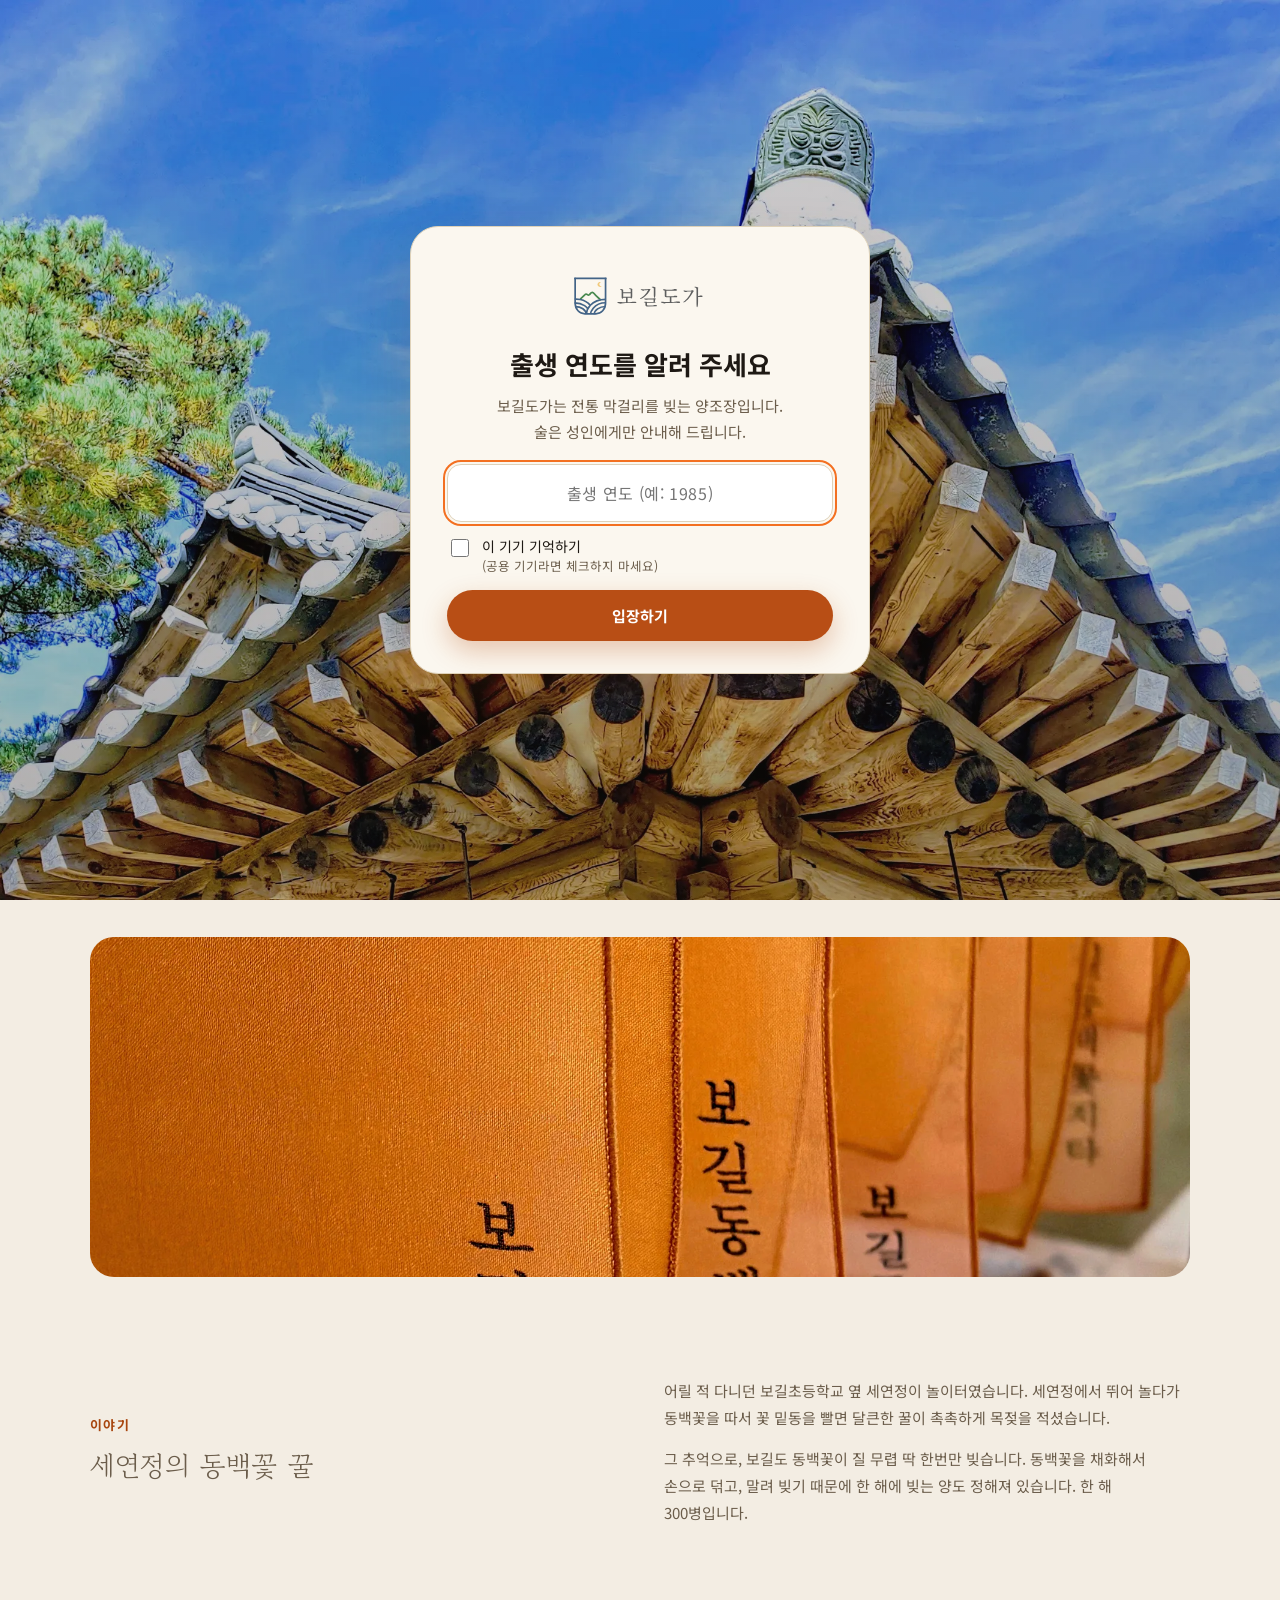
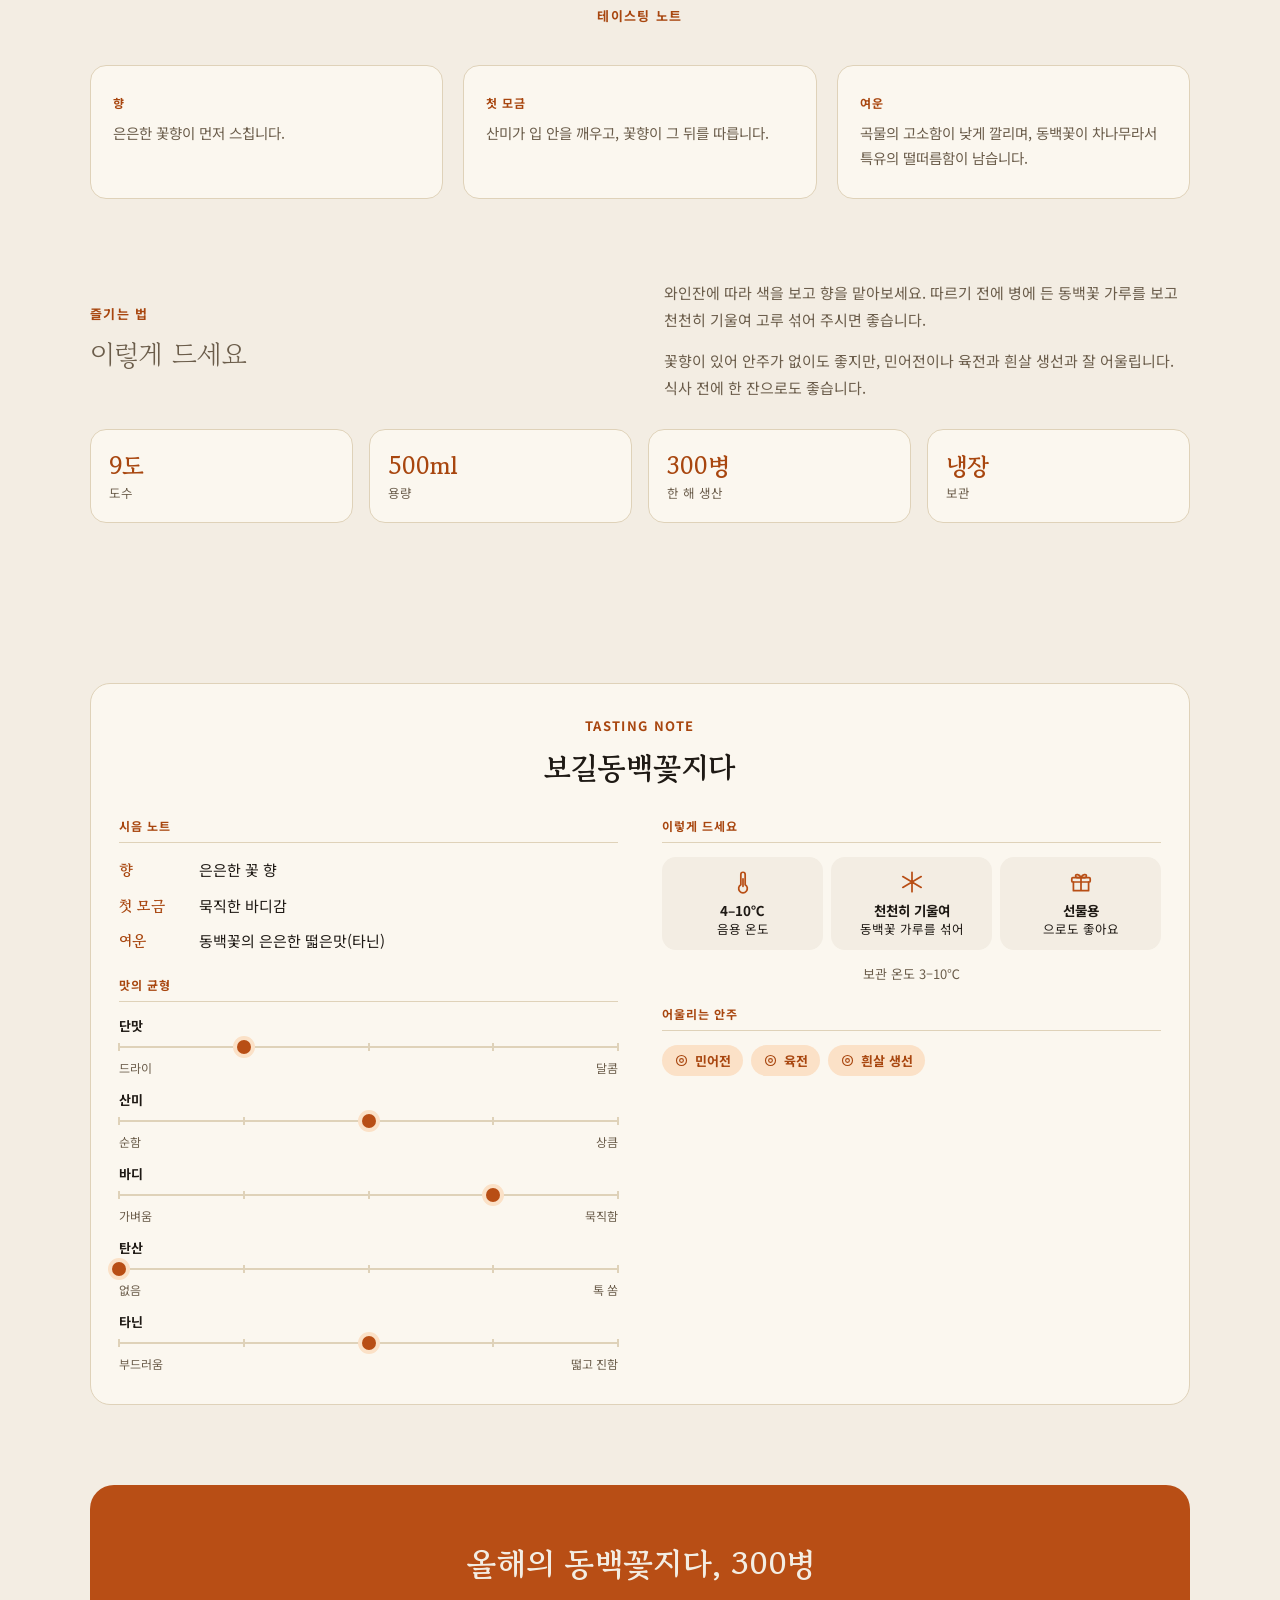
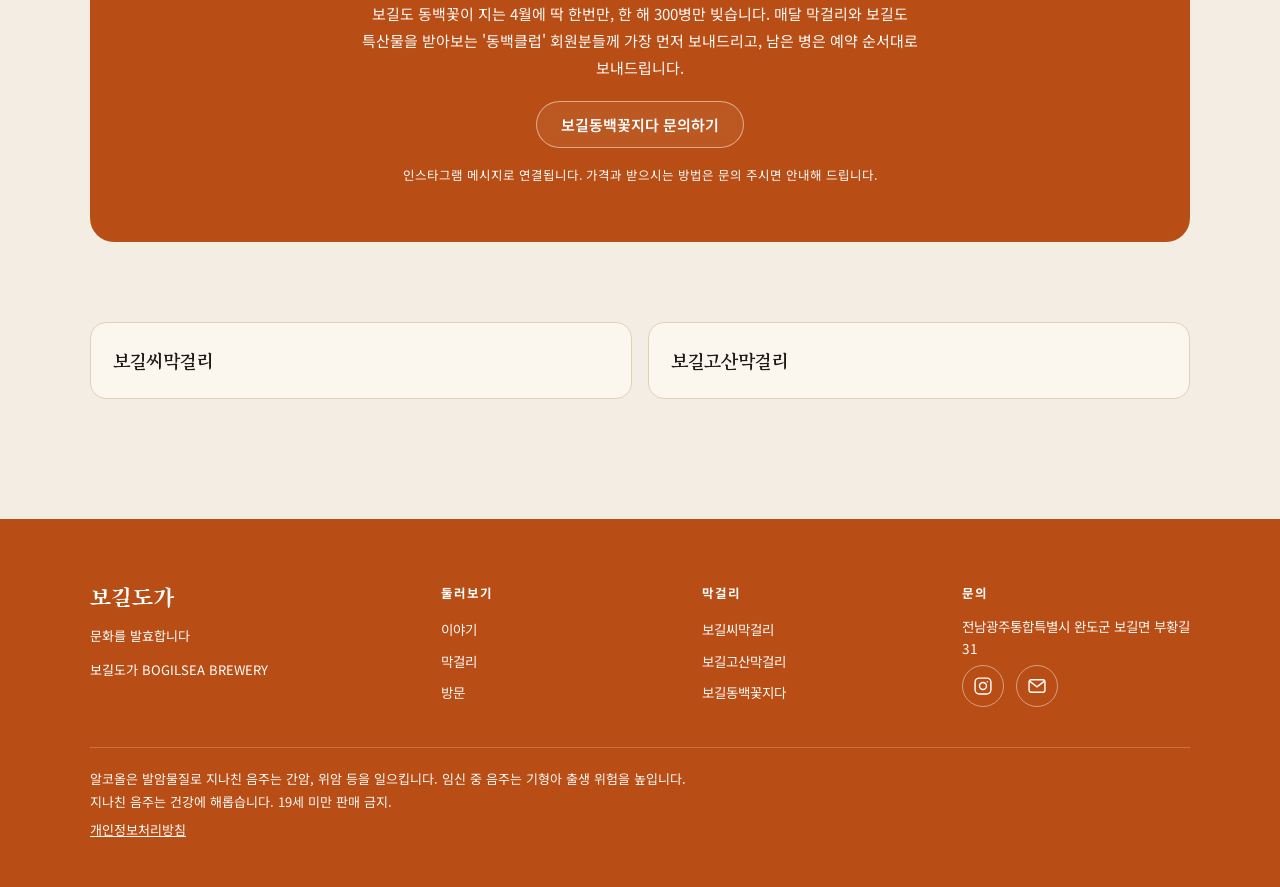
==== commit 97d4003a: "제품 페이지에 와인식 시음 노트 카드 추가 (맛 균형, 음용·보관 온도, 안주) Co-Authored-By: Claude Sonnet 5.5 <noreply@anthropic.co" ====
--- a/dongbaek/index.html
+++ b/dongbaek/index.html
@@ -17,7 +17,7 @@
 <link rel="icon" href="../assets/favicon.svg" type="image/svg+xml"><link rel="apple-touch-icon" href="../assets/apple-touch-icon.png">
 <link rel="preconnect" href="https://fonts.googleapis.com"><link rel="preconnect" href="https://fonts.gstatic.com" crossorigin>
 <link href="https://fonts.googleapis.com/css2?family=Gowun+Batang:wght@400;700&family=Song+Myung&family=Noto+Sans+KR:wght@400;500;700;900&display=swap" rel="stylesheet">
-<link rel="stylesheet" href="../assets/site.css?v=30">
+<link rel="stylesheet" href="../assets/site.css?v=31">
 
 <script type="application/ld+json">{"@context": "https://schema.org", "@graph": [{"@type": "BreadcrumbList", "itemListElement": [{"@type": "ListItem", "position": 1, "name": "보길도가", "item": "https://bogilsea.com/"}, {"@type": "ListItem", "position": 2, "name": "보길동백꽃지다", "item": "https://bogilsea.com/dongbaek/"}]}, {"@type": ["Brewery", "LocalBusiness"], "@id": "https://bogilsea.com/#brewery", "name": "보길도가", "alternateName": ["보길도가", "Bogilsea Brewery"], "url": "https://bogilsea.com/", "logo": "https://bogilsea.com/assets/logo-light.png", "image": "https://bogilsea.com/assets/hero-seyeonjeong.webp", "description": "보길도가는 전남 완도군 보길도, 고산 윤선도의 정원 세연정 옆에서 막걸리를 빚는 양조장입니다. 보길씨막걸리, 보길고산막걸리, 보길동백꽃지다를 만듭니다.", "slogan": "옛것을 위대하게", "foundingDate": "2023-04-01", "founder": {"@type": "Person", "name": "박영수", "alternateName": "보길씨"}, "address": {"@type": "PostalAddress", "streetAddress": "부황길 31", "addressLocality": "완도군 보길면", "addressRegion": "전남광주통합특별시", "addressCountry": "KR"}, "sameAs": ["https://www.instagram.com/bogilsea_brewery", "https://www.sooldalda.com/breweries/%EB%B3%B4%EA%B8%B8%EB%8F%84%EA%B0%80", "http://www.wandonews.com/news/articleView.html?idxno=301829"]}]}</script>
 <script>(function(){var ok=0;try{ok=localStorage.getItem('bogilsea_age_ok')==='1'||sessionStorage.getItem('bogilsea_age_ok')==='1'}catch(e){}if(!ok)document.documentElement.className+=' age-pending'})();</script><!-- Google tag (gtag.js) -->
@@ -38,6 +38,7 @@
 <section id="story"><div class="philosophy"><div><span class="eyebrow-plain">이야기</span><p class="quote">세연정의 동백꽃 꿀</p></div><div><p>어릴 적 다니던 보길초등학교 옆 세연정이 놀이터였습니다. 세연정에서 뛰어 놀다가 동백꽃을 따서 꽃 밑동을 빨면 달큰한 꿀이 촉촉하게 목젖을 적셨습니다.</p><p>그 추억으로, 보길도 동백꽃이 질 무렵 딱 한번만 빚습니다. 동백꽃을 채화해서 손으로 덖고, 말려 빚기 때문에 한 해에 빚는 양도 정해져 있습니다. 한 해 300병입니다.</p></div></div></section>
 <section style="padding-top:0"><div class="section-head"><span class="eyebrow-plain">테이스팅 노트</span></div><div class="terroir"><div class="terroir-card left"><span class="k">향</span><p style="font-size:14.5px">은은한 꽃향이 먼저 스칩니다.</p></div><div class="terroir-card left"><span class="k">첫 모금</span><p style="font-size:14.5px">산미가 입 안을 깨우고, 꽃향이 그 뒤를 따릅니다.</p></div><div class="terroir-card left"><span class="k">여운</span><p style="font-size:14.5px">곡물의 고소함이 낮게 깔리며, 동백꽃이 차나무라서 특유의 떨떠름함이 남습니다.</p></div></div></section>
 <section style="padding-top:0"><div class="philosophy"><div><span class="eyebrow-plain">즐기는 법</span><p class="quote">이렇게 드세요</p></div><div><p>와인잔에 따라 색을 보고 향을 맡아보세요. 따르기 전에 병에 든 동백꽃 가루를 보고 천천히 기울여 고루 섞어 주시면 좋습니다.</p><p>꽃향이 있어 안주가 없이도 좋지만, 민어전이나 육전과 흰살 생선과 잘 어울립니다. 식사 전에 한 잔으로도 좋습니다.</p></div></div><ul class="facts"><li><b>9도</b>도수</li><li><b>500ml</b>용량</li><li><b>300병</b>한 해 생산</li><li><b>냉장</b>보관</li></ul></section>
+<section class="tasting" aria-labelledby="tn-dongbaek"><div class="tn-card"><div class="tn-head"><span class="eyebrow-plain">TASTING NOTE</span><h2 id="tn-dongbaek">보길동백꽃지다</h2></div><div class="tn-col"><h3>시음 노트</h3><ul class="tn-notes"><li><span>향</span>은은한 꽃 향</li><li><span>첫 모금</span>묵직한 바디감</li><li><span>여운</span>동백꽃의 은은한 떫은맛(타닌)</li></ul><h3>맛의 균형</h3><div class="tn-scale"><div class="tn-k">단맛</div><div class="tn-track" role="img" aria-label="단맛 2/5 (드라이 ↔ 달콤)" style="--v:2"><i></i><i></i><i></i><i></i><i></i><em></em></div><div class="tn-ends"><span>드라이</span><span>달콤</span></div></div><div class="tn-scale"><div class="tn-k">산미</div><div class="tn-track" role="img" aria-label="산미 3/5 (순함 ↔ 상큼)" style="--v:3"><i></i><i></i><i></i><i></i><i></i><em></em></div><div class="tn-ends"><span>순함</span><span>상큼</span></div></div><div class="tn-scale"><div class="tn-k">바디</div><div class="tn-track" role="img" aria-label="바디 4/5 (가벼움 ↔ 묵직함)" style="--v:4"><i></i><i></i><i></i><i></i><i></i><em></em></div><div class="tn-ends"><span>가벼움</span><span>묵직함</span></div></div><div class="tn-scale"><div class="tn-k">탄산</div><div class="tn-track" role="img" aria-label="탄산 1/5 (없음 ↔ 톡 쏨)" style="--v:1"><i></i><i></i><i></i><i></i><i></i><em></em></div><div class="tn-ends"><span>없음</span><span>톡 쏨</span></div></div><div class="tn-scale"><div class="tn-k">타닌</div><div class="tn-track" role="img" aria-label="타닌 3/5 (부드러움 ↔ 떫고 진함)" style="--v:3"><i></i><i></i><i></i><i></i><i></i><em></em></div><div class="tn-ends"><span>부드러움</span><span>떫고 진함</span></div></div></div><div class="tn-col"><h3>이렇게 드세요</h3><ul class="tn-serve"><li><svg viewBox="0 0 24 24" aria-hidden="true"><path d="M10 14.5V5a2 2 0 1 1 4 0v9.5a4 4 0 1 1-4 0z"/><path d="M12 9v7"/></svg><span><b>4–10℃</b>음용 온도</span></li><li><svg viewBox="0 0 24 24" aria-hidden="true"><path d="M12 12 12 3M12 12l8.5-5M12 12l8.5 5M12 12 12 21M12 12l-8.5 5M12 12 3.5 7"/></svg><span><b>천천히 기울여</b>동백꽃 가루를 섞어</span></li><li><svg viewBox="0 0 24 24" aria-hidden="true"><rect x="3.5" y="8" width="17" height="4" rx="1"/><path d="M5 12v8h14v-8M12 8v12M12 8c-1.5-3.5-5-3.5-5-1.5S10 8 12 8zM12 8c1.5-3.5 5-3.5 5-1.5S14 8 12 8z"/></svg><span><b>선물용</b>으로도 좋아요</span></li></ul><p class="tn-keep">보관 온도 3–10℃</p><h3>어울리는 안주</h3><ul class="tn-pair"><li><svg viewBox="0 0 24 24" aria-hidden="true"><circle cx="12" cy="12" r="8"/><circle cx="12" cy="12" r="3"/></svg>민어전</li><li><svg viewBox="0 0 24 24" aria-hidden="true"><circle cx="12" cy="12" r="8"/><circle cx="12" cy="12" r="3"/></svg>육전</li><li><svg viewBox="0 0 24 24" aria-hidden="true"><circle cx="12" cy="12" r="8"/><circle cx="12" cy="12" r="3"/></svg>흰살 생선</li></ul></div></div></section>
 <section id="order" style="padding-top:0"><div class="story-band order-band"><div><h2>올해의 동백꽃지다, 300병</h2><p>보길도 동백꽃이 지는 4월에 딱 한번만, 한 해 300병만 빚습니다. 매달 막걸리와 보길도 특산물을 받아보는 '동백클럽' 회원분들께 가장 먼저 보내드리고, 남은 병은 예약 순서대로 보내드립니다.</p><a class="btn-ghost" href="https://ig.me/m/bogilsea_brewery">보길동백꽃지다 문의하기</a><p class="fine">인스타그램 메시지로 연결됩니다. 가격과 받으시는 방법은 문의 주시면 안내해 드립니다.</p></div></div></section>
 <section style="padding-top:0"><div class="others"><a href="../ssi/">보길씨막걸리</a><a href="../gosan/">보길고산막걸리</a></div></section>
 </main>
--- a/assets/site.css
+++ b/assets/site.css
@@ -427,3 +427,32 @@
 .hero-copy .btn-primary:hover{color:#fff}
 .hero-copy .hero-eyebrow{color:#FFF3E6}
 .btn-ghost{background:rgba(255,255,255,.06)}
+
+/* 시음 노트 (제품 페이지) */
+.tasting .tn-card{background:var(--paper-lift);border:1px solid var(--hairline);border-radius:20px;padding:32px 28px;display:grid;grid-template-columns:1fr 1fr;gap:28px 44px}
+.tasting .tn-head{grid-column:1/-1;text-align:center}
+.tasting .tn-head h2{font-family:var(--font-display);font-size:clamp(22px,3vw,30px);margin:8px 0 0;text-wrap:balance}
+.tasting .tn-col{display:flex;flex-direction:column;gap:14px;min-width:0}
+.tasting h3{font-size:12px;font-weight:700;letter-spacing:.08em;color:var(--orange-text);border-bottom:1px solid var(--hairline);padding-bottom:8px;margin:8px 0 0;text-transform:uppercase}
+.tasting .tn-col > h3:first-child{margin-top:0}
+.tasting ul{margin:0;padding:0;list-style:none}
+.tn-notes{display:grid;gap:10px}
+.tn-notes li{display:grid;grid-template-columns:72px 1fr;gap:8px;font-size:15px;line-height:1.7}
+.tn-notes li span{font-family:var(--font-display);font-weight:700;color:var(--orange-text)}
+.tn-scale{display:grid;gap:5px}
+.tn-k{font-size:13px;font-weight:700}
+.tn-track{position:relative;height:14px}
+.tn-track::before{content:"";position:absolute;left:0;right:0;top:6px;height:2px;background:var(--hairline)}
+.tn-track i{position:absolute;top:3px;width:2px;height:8px;background:var(--hairline);transform:translateX(-1px)}
+.tn-track i:nth-child(1){left:0}.tn-track i:nth-child(2){left:25%}.tn-track i:nth-child(3){left:50%}.tn-track i:nth-child(4){left:75%}.tn-track i:nth-child(5){left:100%}
+.tn-track em{position:absolute;top:0;width:14px;height:14px;border-radius:50%;background:var(--orange-deep);box-shadow:0 0 0 4px var(--orange-wash);left:calc((var(--v) - 1) / 4 * 100%);transform:translateX(-50%)}
+.tn-ends{display:flex;justify-content:space-between;font-size:12px;color:var(--ink-soft)}
+.tn-serve{display:grid;grid-template-columns:repeat(3,1fr);gap:8px}
+.tn-serve li{display:flex;flex-direction:column;align-items:center;gap:6px;text-align:center;background:var(--paper);border-radius:14px;padding:12px 6px;font-size:12.5px;line-height:1.4}
+.tn-serve svg{width:26px;height:26px;stroke:var(--orange-deep);fill:none;stroke-width:1.6;stroke-linecap:round;stroke-linejoin:round}
+.tn-serve b{display:block;font-size:13.5px}
+.tn-keep{margin:0;font-size:13px;color:var(--ink-soft);text-align:center}
+.tn-pair{display:flex;flex-wrap:wrap;gap:8px}
+.tn-pair li{display:inline-flex;align-items:center;gap:6px;background:var(--orange-wash);color:var(--orange-text);font-weight:700;font-size:13px;padding:6px 12px;border-radius:999px}
+.tn-pair svg{width:15px;height:15px;stroke:currentColor;fill:none;stroke-width:1.8;stroke-linecap:round;stroke-linejoin:round}
+@media (max-width:820px){.tasting .tn-card{grid-template-columns:1fr;padding:26px 20px}}
